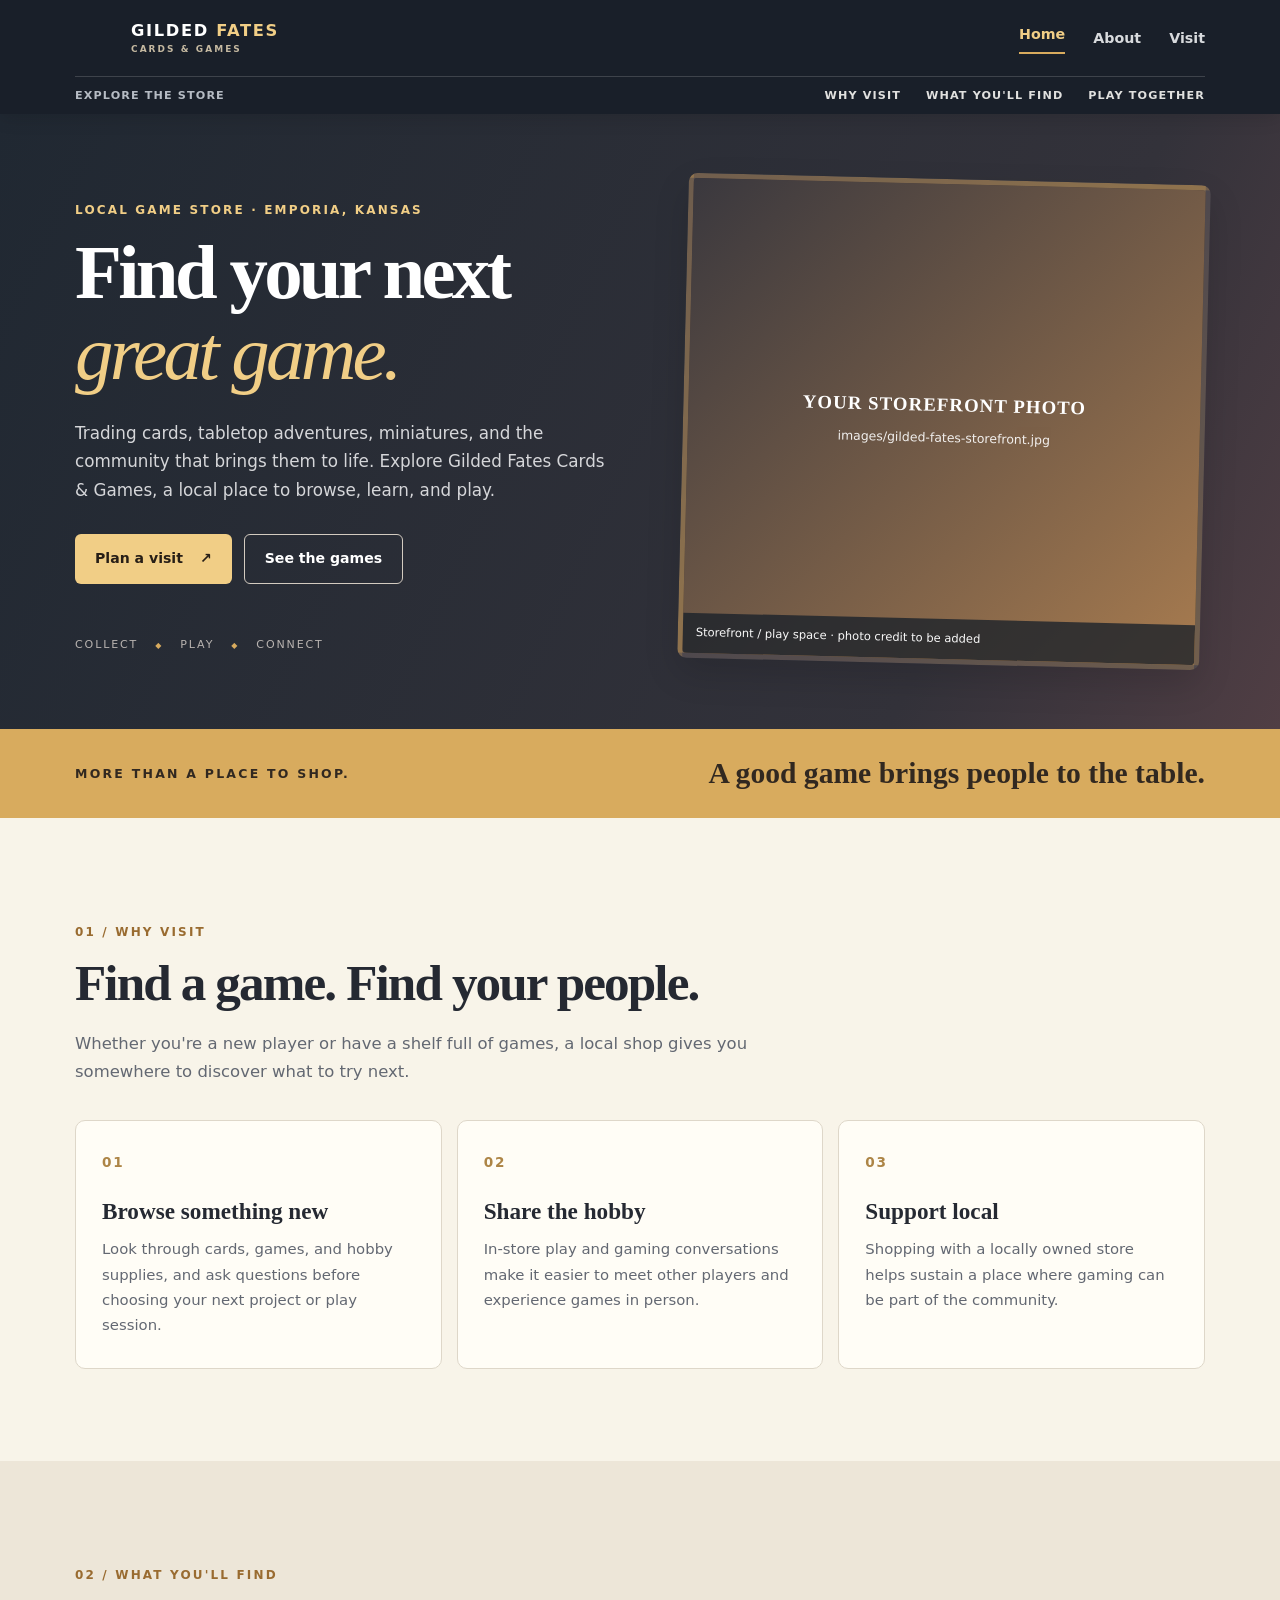
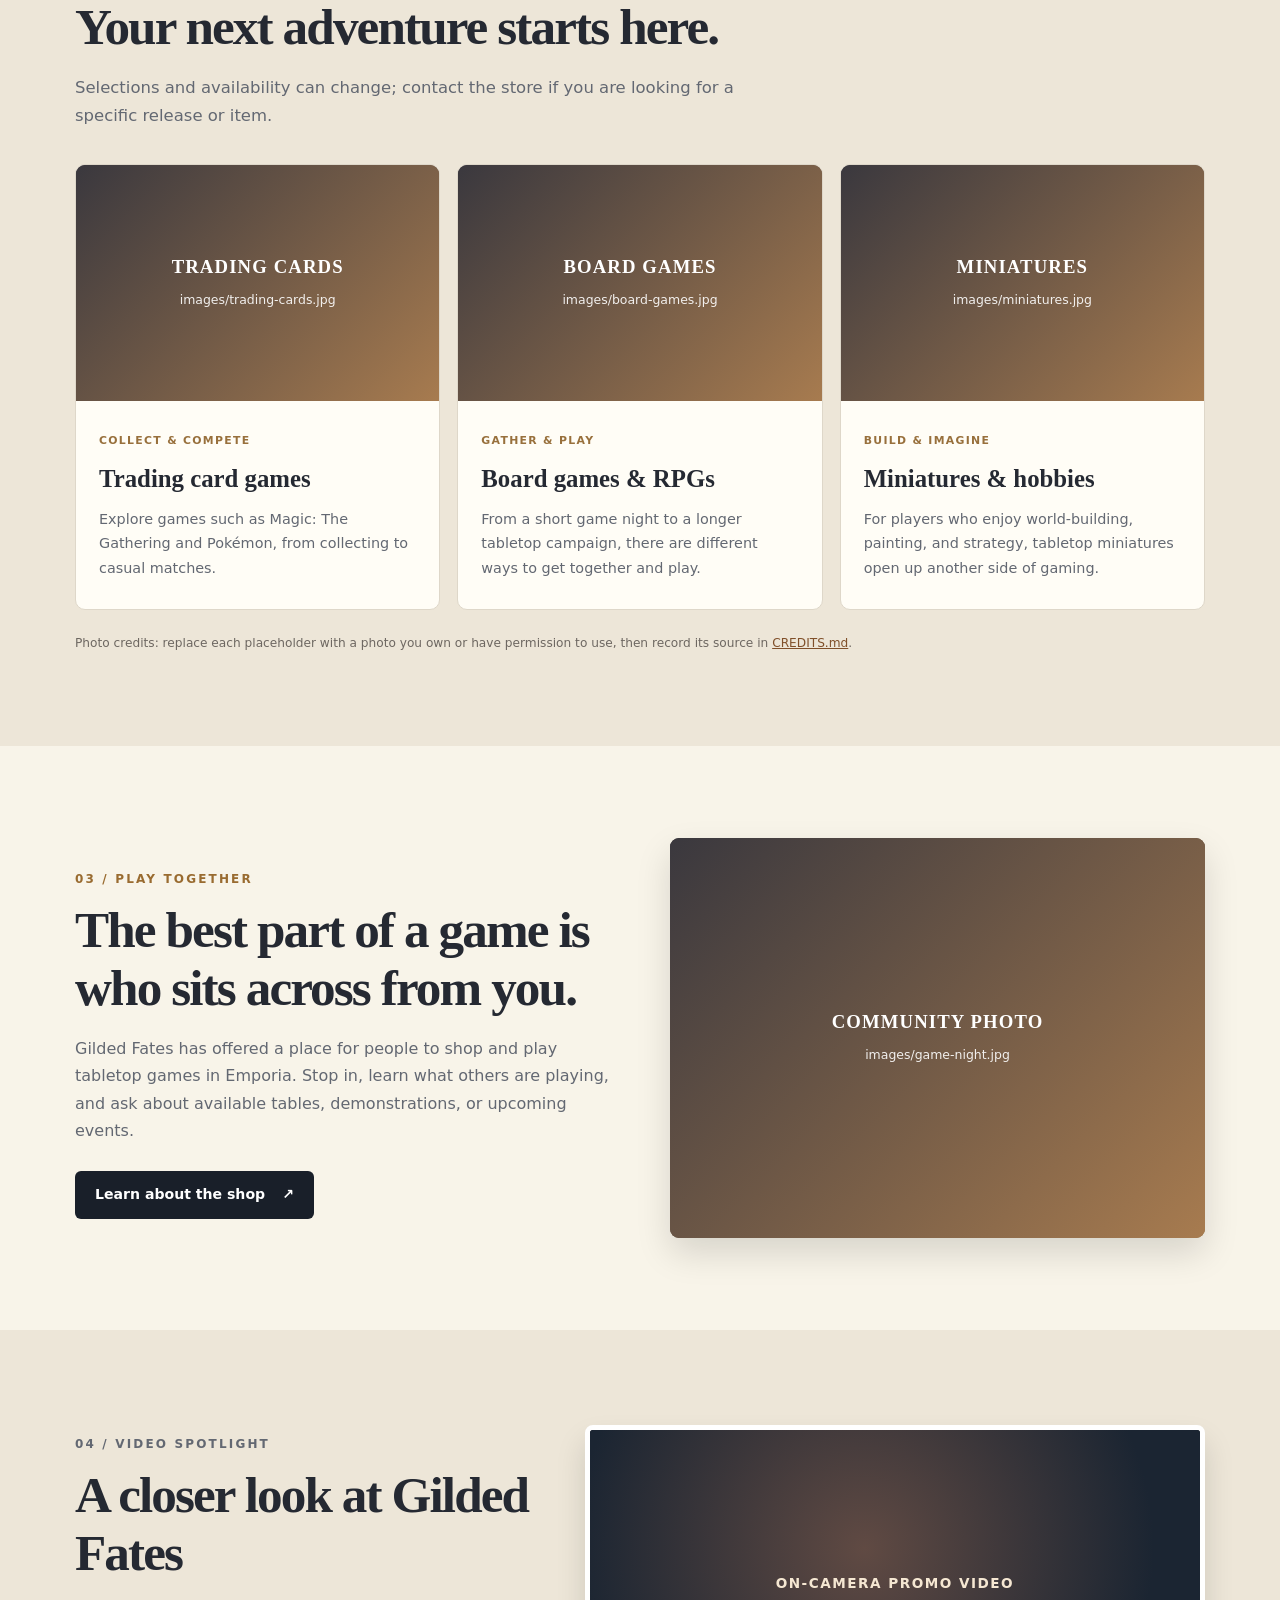
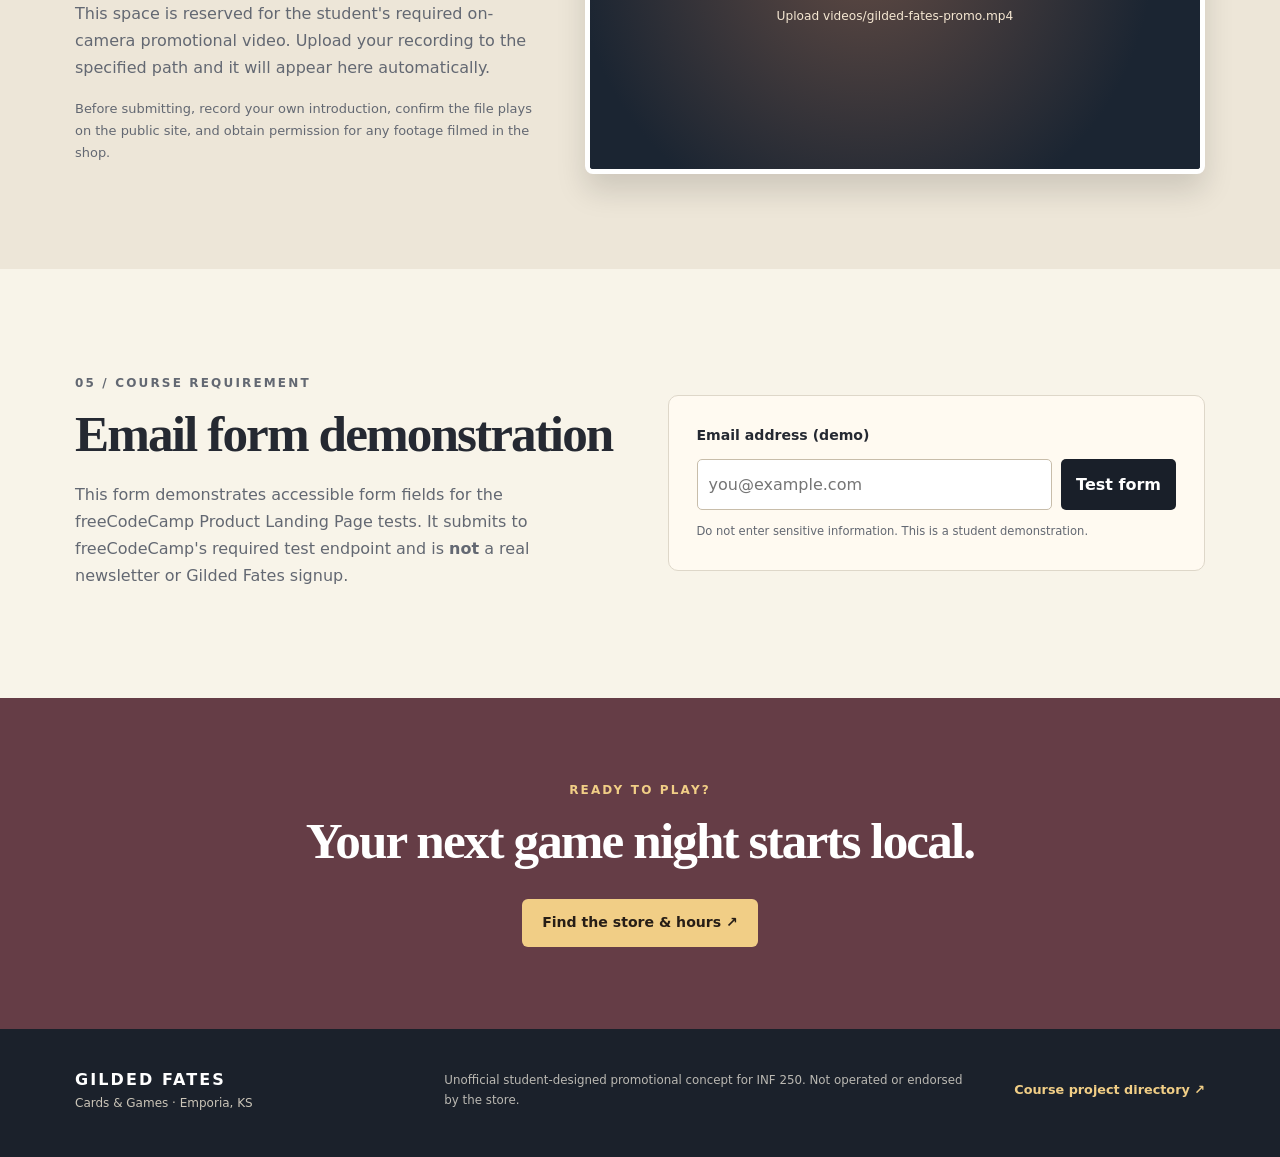
==== project5-product-landing/index.html @ ba233023 "Add standalone INF 250 projects 4 and 5 with responsive site" ====
<!doctype html>
<html lang="en">
<head>
  <meta charset="utf-8"><meta name="viewport" content="width=device-width, initial-scale=1">
  <meta name="description" content="A student-made promotional website for Gilded Fates Cards & Games, a locally owned game shop in Emporia, Kansas.">
  <title>Gilded Fates Cards &amp; Games | Home</title>
  <link rel="stylesheet" href="styles.css"><script src="media.js" defer></script>
</head>
<body>
<a class="skip" href="#content">Skip to content</a>
<header id="header"><nav id="nav-bar" aria-label="Site navigation"><div class="nav-upper wrap"><a class="wordmark" href="index.html"><img id="header-img" src="images/gilded-fates-logo.png" alt="Gilded Fates shop logo" width="44" height="44"><span>GILDED <strong>FATES</strong><small>CARDS &amp; GAMES</small></span></a><div class="page-links"><a class="current" aria-current="page" href="index.html">Home</a><a href="about.html">About</a><a href="visit.html">Visit</a></div></div><div class="nav-lower wrap"><span>Explore the store</span><div><a class="nav-link" href="#features">Why visit</a><a class="nav-link" href="#collections">What you'll find</a><a class="nav-link" href="#community">Play together</a></div></div></nav></header>
<main id="content">
  <section class="hero"><div class="wrap hero-layout"><div class="hero-copy"><p class="eyebrow">LOCAL GAME STORE · EMPORIA, KANSAS</p><h1>Find your next <em>great game.</em></h1><p>Trading cards, tabletop adventures, miniatures, and the community that brings them to life. Explore Gilded Fates Cards &amp; Games, a local place to browse, learn, and play.</p><div class="actions"><a class="btn gold" href="visit.html">Plan a visit <span aria-hidden="true">↗</span></a><a class="btn outline" href="#collections">See the games</a></div><div class="hero-footer"><span>Collect</span><span>Play</span><span>Connect</span></div></div><figure class="photo hero-photo"><img src="images/gilded-fates-storefront.jpg" alt="Storefront or play space at Gilded Fates Cards & Games" loading="lazy"><div class="placeholder" aria-hidden="true"><strong>YOUR STOREFRONT PHOTO</strong><span>images/gilded-fates-storefront.jpg</span></div><figcaption>Storefront / play space · photo credit to be added</figcaption></figure></div></section>
  <section class="intro-band"><div class="wrap band-grid"><p>More than a place to shop.</p><h2>A good game brings people to the table.</h2></div></section>
  <section id="features" class="section wrap"><div class="section-heading"><p class="eyebrow">01 / WHY VISIT</p><h2>Find a game. Find your people.</h2><p>Whether you're a new player or have a shelf full of games, a local shop gives you somewhere to discover what to try next.</p></div><div class="feature-grid"><article><span class="number">01</span><h3>Browse something new</h3><p>Look through cards, games, and hobby supplies, and ask questions before choosing your next project or play session.</p></article><article><span class="number">02</span><h3>Share the hobby</h3><p>In-store play and gaming conversations make it easier to meet other players and experience games in person.</p></article><article><span class="number">03</span><h3>Support local</h3><p>Shopping with a locally owned store helps sustain a place where gaming can be part of the community.</p></article></div></section>
  <section id="collections" class="section section-tint"><div class="wrap"><div class="section-heading"><p class="eyebrow">02 / WHAT YOU'LL FIND</p><h2>Your next adventure starts here.</h2><p>Selections and availability can change; contact the store if you are looking for a specific release or item.</p></div><div class="collection-grid"><article class="collection-card"><figure class="photo"><img src="images/trading-cards.jpg" alt="Trading card games on display" loading="lazy"><div class="placeholder" aria-hidden="true"><strong>TRADING CARDS</strong><span>images/trading-cards.jpg</span></div></figure><div><span class="category">Collect &amp; compete</span><h3>Trading card games</h3><p>Explore games such as Magic: The Gathering and Pokémon, from collecting to casual matches.</p></div></article><article class="collection-card"><figure class="photo"><img src="images/board-games.jpg" alt="Tabletop and board games ready for play" loading="lazy"><div class="placeholder" aria-hidden="true"><strong>BOARD GAMES</strong><span>images/board-games.jpg</span></div></figure><div><span class="category">Gather &amp; play</span><h3>Board games &amp; RPGs</h3><p>From a short game night to a longer tabletop campaign, there are different ways to get together and play.</p></div></article><article class="collection-card"><figure class="photo"><img src="images/miniatures.jpg" alt="Miniature models and tabletop gaming supplies" loading="lazy"><div class="placeholder" aria-hidden="true"><strong>MINIATURES</strong><span>images/miniatures.jpg</span></div></figure><div><span class="category">Build &amp; imagine</span><h3>Miniatures &amp; hobbies</h3><p>For players who enjoy world-building, painting, and strategy, tabletop miniatures open up another side of gaming.</p></div></article></div><p class="credit-note">Photo credits: replace each placeholder with a photo you own or have permission to use, then record its source in <a href="CREDITS.md">CREDITS.md</a>.</p></div></section>
  <section id="community" class="section wrap community"><div><p class="eyebrow">03 / PLAY TOGETHER</p><h2>The best part of a game is who sits across from you.</h2><p>Gilded Fates has offered a place for people to shop and play tabletop games in Emporia. Stop in, learn what others are playing, and ask about available tables, demonstrations, or upcoming events.</p><a class="btn dark" href="about.html">Learn about the shop <span aria-hidden="true">↗</span></a></div><figure class="photo community-photo"><img src="images/game-night.jpg" alt="Players gathered around a tabletop game" loading="lazy"><div class="placeholder" aria-hidden="true"><strong>COMMUNITY PHOTO</strong><span>images/game-night.jpg</span></div></figure></section>
  <section class="section section-tint"><div class="wrap media-section"><div><p class="eyebrow">04 / VIDEO SPOTLIGHT</p><h2>A closer look at Gilded Fates</h2><p>This space is reserved for the student's required on-camera promotional video. Upload your recording to the specified path and it will appear here automatically.</p><p class="media-note">Before submitting, record your own introduction, confirm the file plays on the public site, and obtain permission for any footage filmed in the shop.</p></div><div class="video-shell"><video id="video" controls preload="metadata" playsinline poster="images/gilded-fates-storefront.jpg"><source src="videos/gilded-fates-promo.mp4" type="video/mp4">Your browser does not support embedded video.</video><div class="video-placeholder"><strong>ON-CAMERA PROMO VIDEO</strong><span>Upload videos/gilded-fates-promo.mp4</span></div></div></div></section>
  <section class="section signup wrap"><div><p class="eyebrow">05 / COURSE REQUIREMENT</p><h2>Email form demonstration</h2><p>This form demonstrates accessible form fields for the freeCodeCamp Product Landing Page tests. It submits to freeCodeCamp's required test endpoint and is <strong>not</strong> a real newsletter or Gilded Fates signup.</p></div><form id="form" action="https://www.freecodecamp.com/email-submit" method="get"><label for="email">Email address (demo)</label><div class="form-row"><input id="email" name="email" type="email" placeholder="you@example.com" autocomplete="email" required><input id="submit" type="submit" value="Test form"></div><small>Do not enter sensitive information. This is a student demonstration.</small></form></section>
  <section class="visit-cta"><div class="wrap"><p class="eyebrow">READY TO PLAY?</p><h2>Your next game night starts local.</h2><a class="btn gold" href="visit.html">Find the store &amp; hours ↗</a></div></section>
</main>
<footer><div class="wrap footer-grid"><div><b>GILDED FATES</b><span>Cards &amp; Games · Emporia, KS</span></div><p>Unofficial student-designed promotional concept for INF 250. Not operated or endorsed by the store.</p><a href="../">Course project directory ↗</a></div></footer>
</body>
</html>
---- project5-product-landing/styles.css ----
:root{--night:#191f29;--night2:#26303c;--cream:#f8f4e9;--paper:#fffdf6;--gold:#d8ab5e;--gold2:#f1ce86;--wine:#653d46;--ink:#252932;--mute:#636872;--line:#ded7c9}*{box-sizing:border-box}html{scroll-behavior:smooth;scroll-padding-top:147px}body{margin:0;padding-top:114px;color:var(--ink);background:var(--cream);font:16px/1.7 system-ui,-apple-system,"Segoe UI",sans-serif}a{color:inherit}button,input{font:inherit}.wrap{width:min(1130px,calc(100% - 44px));margin-inline:auto}.skip{position:absolute;left:-9999px;z-index:1000;padding:12px;background:white}.skip:focus{left:8px;top:8px}#nav-bar{position:fixed;top:0;left:0;right:0;z-index:50;color:#fff;background:var(--night);box-shadow:0 3px 18px #0002}.nav-upper{height:76px;display:flex;align-items:center;justify-content:space-between;gap:24px}.wordmark{display:flex;gap:12px;align-items:center;text-decoration:none;font-weight:850;letter-spacing:.1em;font-size:1.02rem;line-height:1.05;white-space:nowrap}.wordmark strong{color:var(--gold2)}.wordmark small{display:block;color:#c5b9a1;letter-spacing:.23em;font-size:.56rem;margin-top:6px}.wordmark img{display:block;width:44px;height:44px;object-fit:contain;border:1px solid #ffffff30;border-radius:50%;background:linear-gradient(135deg,#b58a43,#644e32);opacity:0}.wordmark img.loaded{opacity:1}.page-links{display:flex;gap:28px;align-items:center}.page-links a{text-decoration:none;color:#d8dadd;font-size:.89rem;font-weight:700}.page-links a:hover,.page-links a.current{color:var(--gold2)}.page-links a.current{border-bottom:2px solid var(--gold);padding-bottom:5px}.nav-lower{height:38px;display:flex;justify-content:space-between;align-items:center;border-top:1px solid #ffffff29;color:#b6bcc4;font-size:.7rem;text-transform:uppercase;letter-spacing:.1em;font-weight:750}.nav-lower>div{display:flex;gap:25px}.nav-lower a{text-decoration:none;color:#e1e1df}.nav-lower a:hover{color:var(--gold2)}.eyebrow{color:#996b30;font-size:.75rem;font-weight:850;text-transform:uppercase;letter-spacing:.18em}.hero{background:linear-gradient(115deg,#202832 0%,#33323a 75%,#503e44);color:#fff}.hero-layout{display:grid;grid-template-columns:1.04fr .96fr;gap:42px;align-items:center;min-height:615px;padding-block:64px}.hero-copy h1{font:700 clamp(3.15rem,6vw,5.4rem)/1.05 Georgia,serif;letter-spacing:-.048em;margin:13px 0 24px}.hero-copy h1 em{font-weight:500;color:var(--gold2)}.hero-copy>p:not(.eyebrow){max-width:540px;color:#d5d6d9;font-size:1.05rem}.hero .eyebrow{color:var(--gold2)}.actions{display:flex;gap:12px;flex-wrap:wrap;margin-top:30px}.btn{display:inline-flex;gap:17px;align-items:center;justify-content:center;border-radius:6px;padding:12px 20px;font-weight:800;font-size:.88rem;text-decoration:none;transition:transform .18s,background .18s}.btn:hover,.btn:focus-visible{transform:translateY(-2px)}.btn.gold{color:#271e16;background:var(--gold2)}.btn.gold:hover{background:#ffe09a}.btn.outline{border:1px solid #d3cbc0;color:#fff}.btn.dark{background:var(--night);color:#fff}.hero-footer{display:flex;gap:17px;text-transform:uppercase;font-size:.69rem;letter-spacing:.17em;color:#b8b3b0;margin-top:52px}.hero-footer span+span:before{content:'◆';color:var(--gold);margin-right:17px;font-size:.5rem}.photo{position:relative;margin:0;overflow:hidden;border-radius:9px;min-height:270px;background:linear-gradient(140deg,#3b343a,#84643a);box-shadow:0 15px 35px #0002}.photo img{position:absolute;width:100%;height:100%;inset:0;object-fit:cover;display:none}.photo.loaded img{display:block}.photo .placeholder{position:absolute;inset:0;display:flex;flex-direction:column;align-items:center;justify-content:center;text-align:center;gap:11px;padding:24px;background:linear-gradient(135deg,#3a383e,#a77b4f);color:#fff}.photo .placeholder strong{font:700 1.17rem Georgia,serif;letter-spacing:.06em}.photo .placeholder span{font-size:.78rem;opacity:.9;overflow-wrap:anywhere}.photo.loaded .placeholder{display:none}.photo figcaption{position:absolute;left:0;right:0;bottom:0;background:#19212ac7;color:#f9f9f9;padding:10px 13px;font-size:.72rem}.hero-photo{height:485px;transform:rotate(1.4deg);border:5px solid #ffffff19}.intro-band{background:var(--gold);color:#312820}.band-grid{display:flex;gap:30px;align-items:center;justify-content:space-between;padding-block:28px}.band-grid p{margin:0;font-size:.78rem;text-transform:uppercase;font-weight:850;letter-spacing:.18em}.band-grid h2{font:600 clamp(1.25rem,2.5vw,1.85rem) Georgia,serif;max-width:650px;margin:0}.section{padding-block:92px;scroll-margin-top:145px}.section-tint{background:#ede6d8}.section-heading{margin-bottom:34px;max-width:710px}.section h2,.inner-hero h1,.visit-cta h2{font:700 clamp(2.2rem,4vw,3.55rem)/1.13 Georgia,serif;letter-spacing:-.037em;margin:10px 0 18px}.section-heading>p:last-child{color:var(--mute);font-size:1.03rem}.feature-grid{display:grid;grid-template-columns:repeat(3,minmax(0,1fr));gap:15px}.feature-grid article{background:var(--paper);border:1px solid var(--line);border-radius:10px;padding:30px 26px;min-height:230px}.number{display:block;color:#ad8546;letter-spacing:.13em;font-weight:800;margin-bottom:24px;font-size:.85rem}.feature-grid h3{font:700 1.45rem/1.2 Georgia,serif;margin:0 0 11px}.feature-grid p{color:var(--mute);font-size:.93rem;margin:0}.collection-grid{display:grid;grid-template-columns:repeat(3,minmax(0,1fr));gap:17px}.collection-card{background:var(--paper);border-radius:10px;overflow:hidden;border:1px solid var(--line)}.collection-card .photo{min-height:236px;border-radius:0;box-shadow:none}.collection-card>div{padding:24px 23px 29px}.category{font-size:.68rem;text-transform:uppercase;letter-spacing:.12em;color:#98703c;font-weight:850}.collection-card h3{font:700 1.55rem/1.25 Georgia,serif;margin:12px 0}.collection-card p{font-size:.9rem;color:var(--mute);margin:0}.credit-note{font-size:.76rem;margin:23px 0 0;color:#6d6761}.credit-note a{color:#80502a}.community{display:grid;grid-template-columns:1fr 1fr;gap:60px;align-items:center}.community h2{max-width:560px}.community>div>p:not(.eyebrow){color:var(--mute);max-width:540px;margin-bottom:27px}.community-photo{min-height:400px}.media-section{display:grid;grid-template-columns:.86fr 1.14fr;align-items:center;gap:42px}.media-section p{color:var(--mute)}.media-note{font-size:.81rem}.video-shell{aspect-ratio:16/9;background:var(--night);border:5px solid white;box-shadow:0 17px 30px #0002;position:relative;border-radius:8px;overflow:hidden}.video-shell video{width:100%;height:100%;display:none}.video-shell.loaded video{display:block}.video-placeholder{position:absolute;inset:0;display:flex;flex-direction:column;justify-content:center;align-items:center;gap:11px;background:radial-gradient(circle at 45% 35%,#604a43,#1b2532 72%);color:#f5e7d2;padding:15px;text-align:center}.video-placeholder strong{letter-spacing:.11em;font-size:.85rem}.video-placeholder span{font-size:.76rem;overflow-wrap:anywhere}.video-shell.loaded .video-placeholder{display:none}.signup{display:grid;grid-template-columns:1fr 1fr;gap:55px;align-items:center}.signup p{color:var(--mute)}.signup form{background:#fffaf1;border:1px solid var(--line);padding:28px;border-radius:10px}.signup label{font-weight:800;display:block;margin-bottom:11px;font-size:.88rem}.form-row{display:flex;gap:9px}.form-row input[type=email]{flex:1;min-width:0;background:white;border:1px solid #c8bdaa;border-radius:5px;padding:11px;color:var(--ink)}.form-row input[type=submit]{border:0;border-radius:5px;background:var(--night);color:white;cursor:pointer;padding:12px 15px;font-weight:800}.signup small{display:block;color:var(--mute);font-size:.72rem;margin-top:12px}.visit-cta{background:var(--wine);color:white;text-align:center;padding:70px 0 82px}.visit-cta .eyebrow{color:var(--gold2)}.visit-cta h2{margin-bottom:29px}.inner-hero{background:linear-gradient(120deg,#242a33,#62484b);color:white;padding:79px 0 89px}.inner-hero h1{max-width:800px;margin:12px 0 21px}.inner-hero p:not(.eyebrow){max-width:710px;color:#d7d5d0;font-size:1.12rem}.inner-hero .eyebrow{color:var(--gold2)}.about-layout,.visit-layout{display:grid;grid-template-columns:1.06fr .94fr;gap:65px;align-items:center}.about-layout p:not(.eyebrow),.two-col p,.hours-layout p{color:var(--mute)}.about-photo,.visit-photo{min-height:435px}.two-col{display:grid;grid-template-columns:1fr 1fr;gap:75px}.two-col p:first-child{margin-top:2px}.contact-panel{display:grid;gap:22px;margin:30px 0}.contact-label{font-size:.69rem;font-weight:800;letter-spacing:.14em;color:#98703c;display:block;margin-bottom:5px}.contact-panel address{font-style:normal;font-weight:650}.contact-panel a{font-weight:700}.hours-layout{display:grid;grid-template-columns:1fr 1fr;gap:68px}.hours-card{background:var(--paper);padding:22px 28px;border:1px solid var(--line);border-radius:10px}.hours-card>div{display:flex;justify-content:space-between;gap:20px;padding:11px 0;border-bottom:1px solid var(--line);font-size:.88rem}.hours-card>div:last-child{border-bottom:0}.hours-card strong{text-align:right}footer{background:#1b212b;color:#fff;padding:29px 0 35px}.footer-grid{display:grid;grid-template-columns:1fr 1.6fr auto;align-items:center;gap:35px}.footer-grid b{letter-spacing:.13em}.footer-grid span{display:block;color:#cbc5b8;font-size:.75rem}.footer-grid p{color:#bbb9b3;font-size:.74rem}.footer-grid a{white-space:nowrap;text-decoration:none;color:var(--gold2);font-weight:750;font-size:.8rem}@media(max-width:950px){.hero-layout{gap:24px}.feature-grid,.collection-grid{grid-template-columns:repeat(2,minmax(0,1fr))}.collection-card:last-child{grid-column:1/-1}.community,.signup,.media-section,.about-layout,.visit-layout,.two-col,.hours-layout{gap:26px}.footer-grid{grid-template-columns:1fr 1fr}.footer-grid a{grid-column:1/-1}}@media(max-width:690px){body{padding-top:132px}html{scroll-padding-top:142px}.wrap{width:min(100% - 32px,1130px)}.nav-upper{height:92px;align-items:flex-start;padding-top:13px;flex-direction:column;gap:10px}.wordmark{font-size:.87rem}.wordmark img{width:32px;height:32px}.wordmark small{font-size:.49rem;margin-top:3px}.page-links{gap:19px;font-size:.78rem}.nav-lower{height:40px}.nav-lower>span{display:none}.nav-lower>div{gap:16px;overflow-x:auto;white-space:nowrap}.nav-lower a{font-size:.69rem}.hero-layout,.community,.signup,.media-section,.about-layout,.visit-layout,.two-col,.hours-layout{grid-template-columns:1fr}.hero-layout{padding-block:50px}.hero-copy h1{font-size:3.3rem}.hero-photo{height:340px;transform:none}.band-grid{display:block}.band-grid h2{margin-top:12px}.section{padding-block:65px}.feature-grid,.collection-grid{grid-template-columns:1fr}.collection-card:last-child{grid-column:auto}.community-photo{min-height:300px}.about-photo,.visit-photo{min-height:300px}.inner-hero{padding:55px 0}.footer-grid{grid-template-columns:1fr}.footer-grid a{grid-column:auto}.form-row{flex-wrap:wrap}.form-row input[type=submit]{width:100%}.hero-footer{margin-top:30px}}@media(prefers-reduced-motion:reduce){html{scroll-behavior:auto}*,*::before,*::after{transition:none!important}}
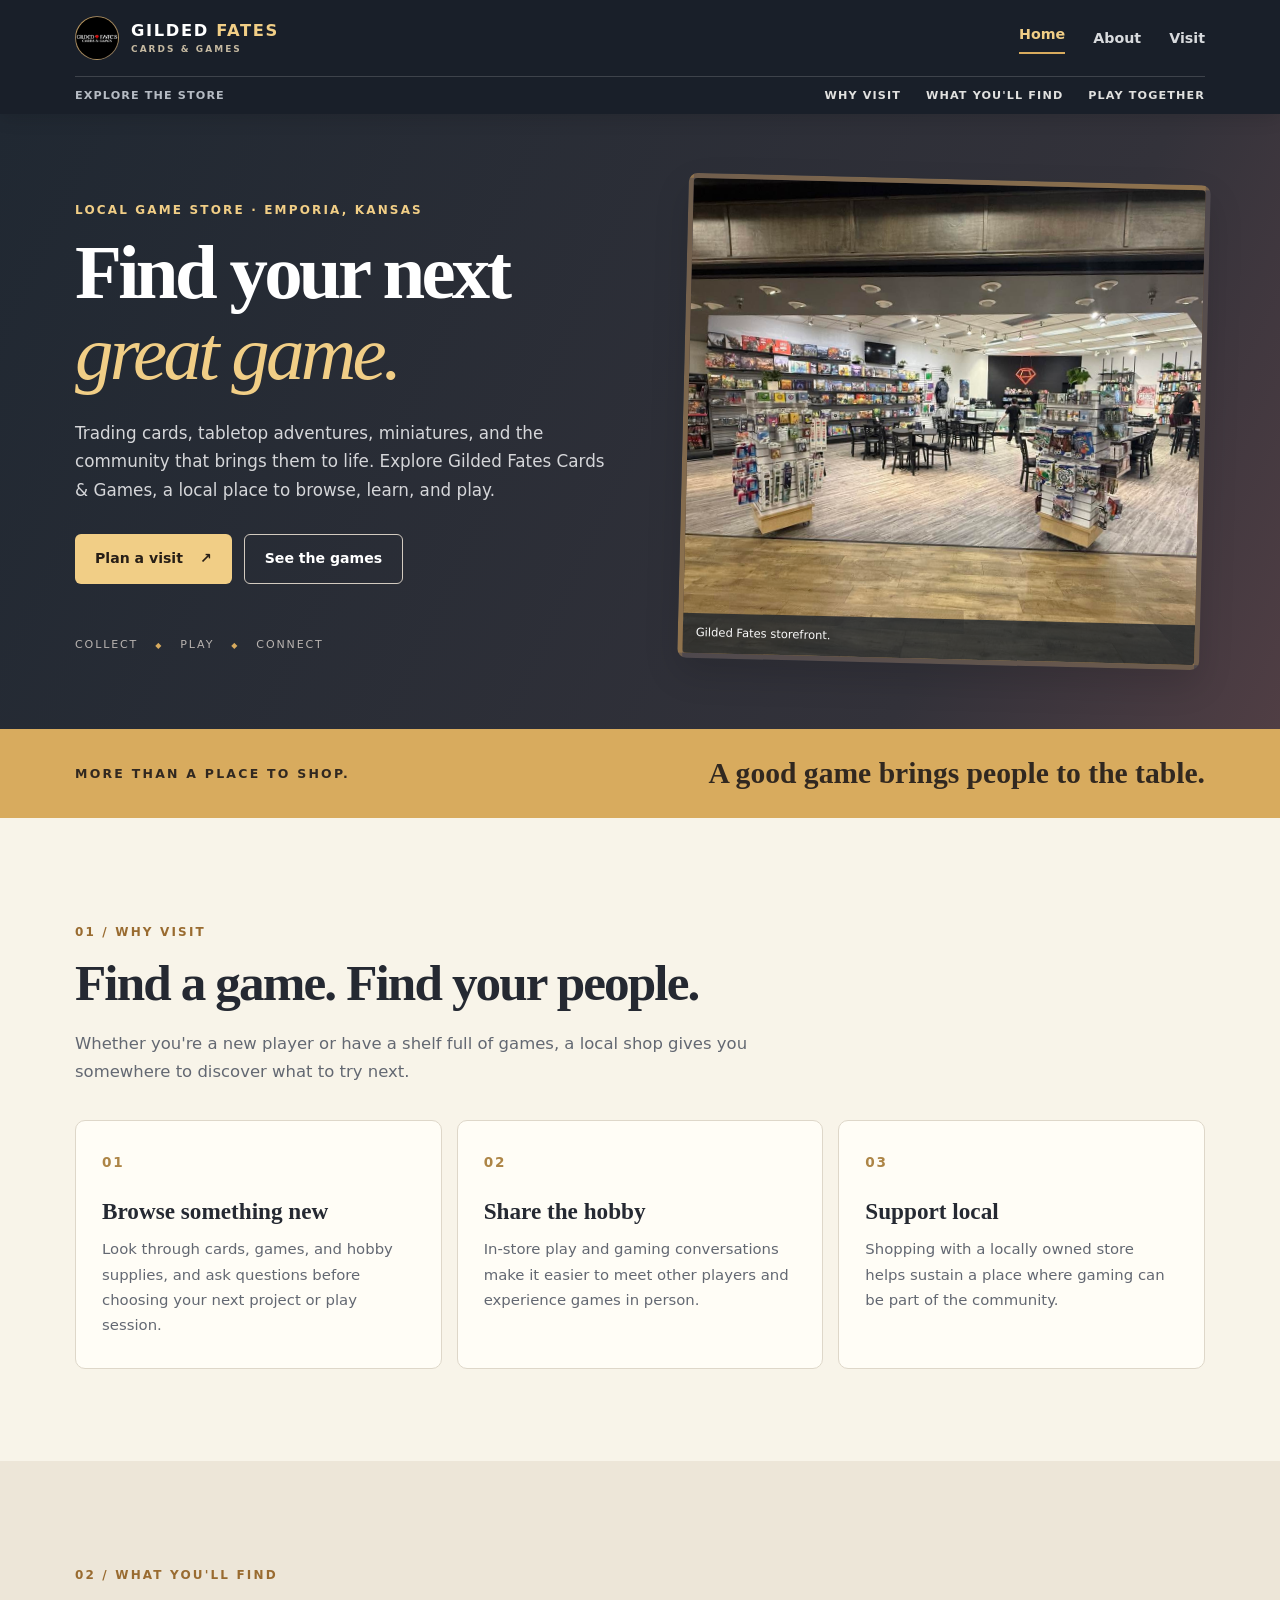
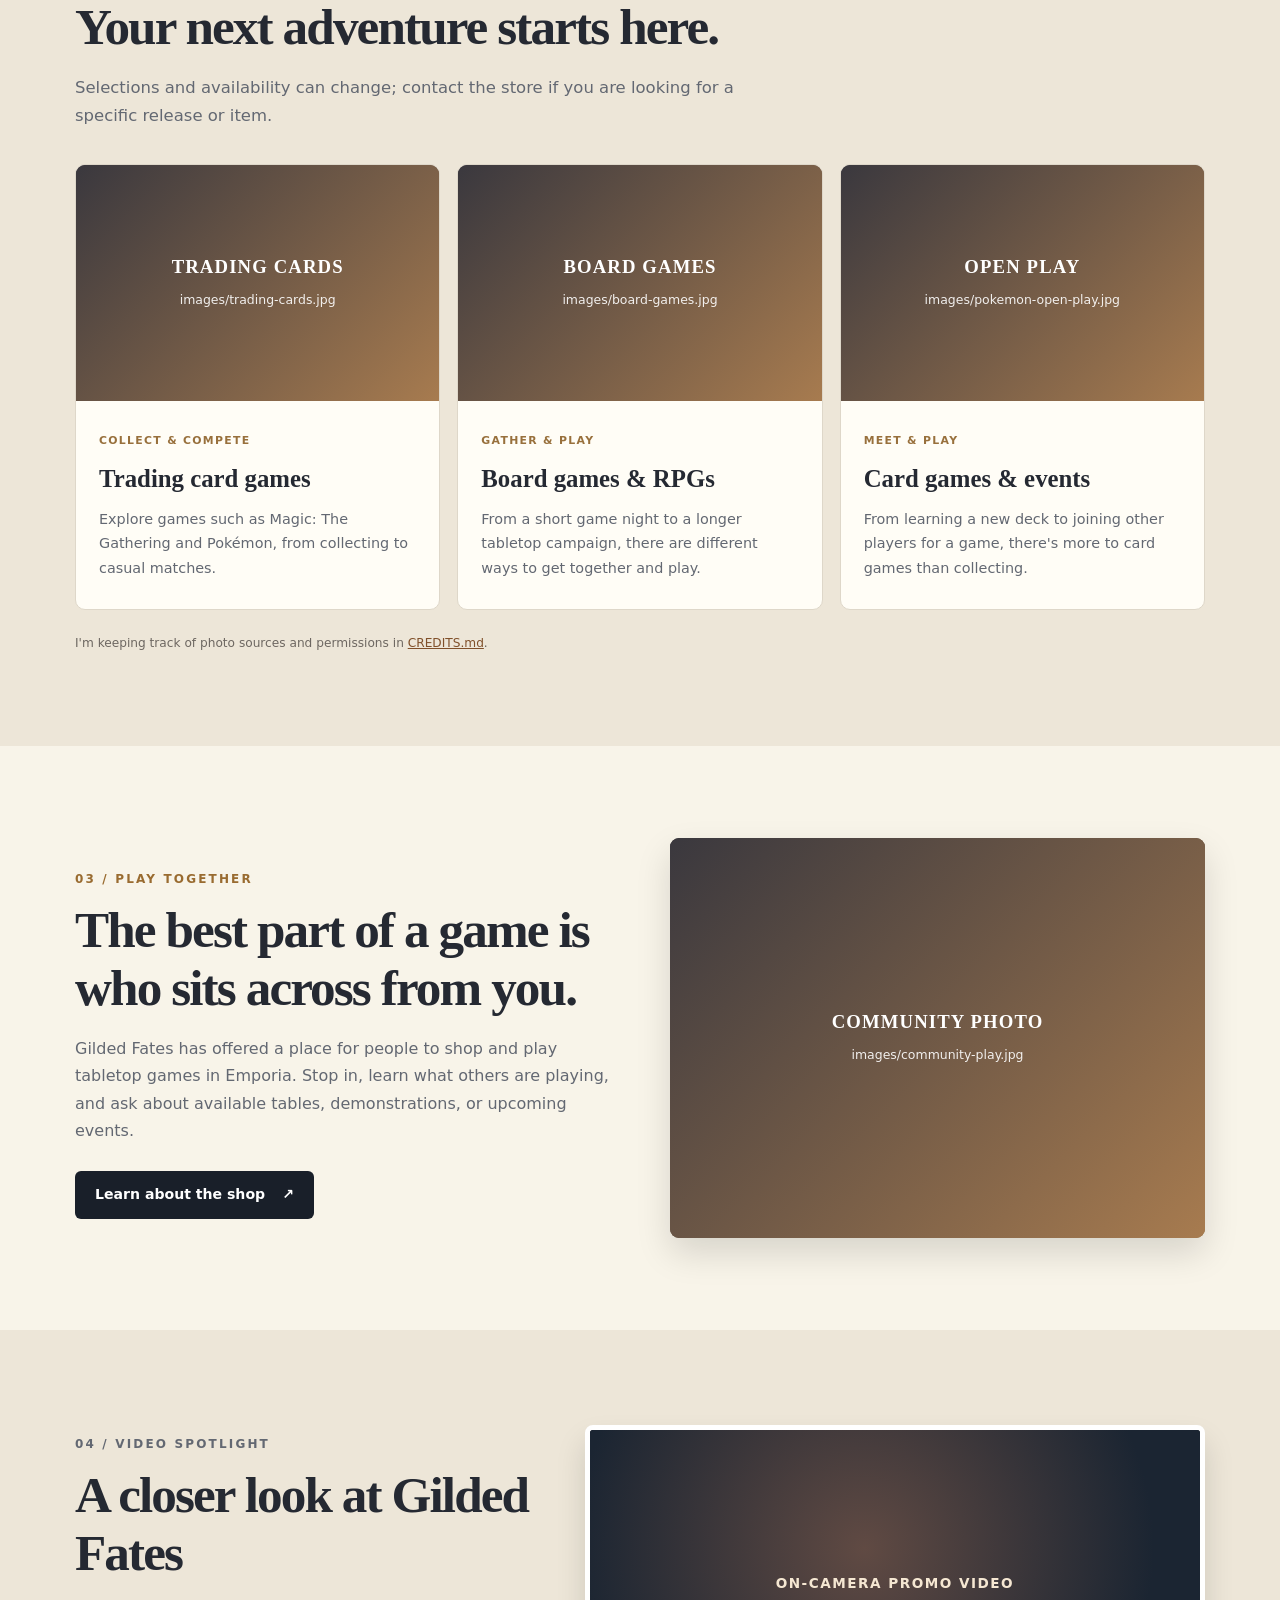
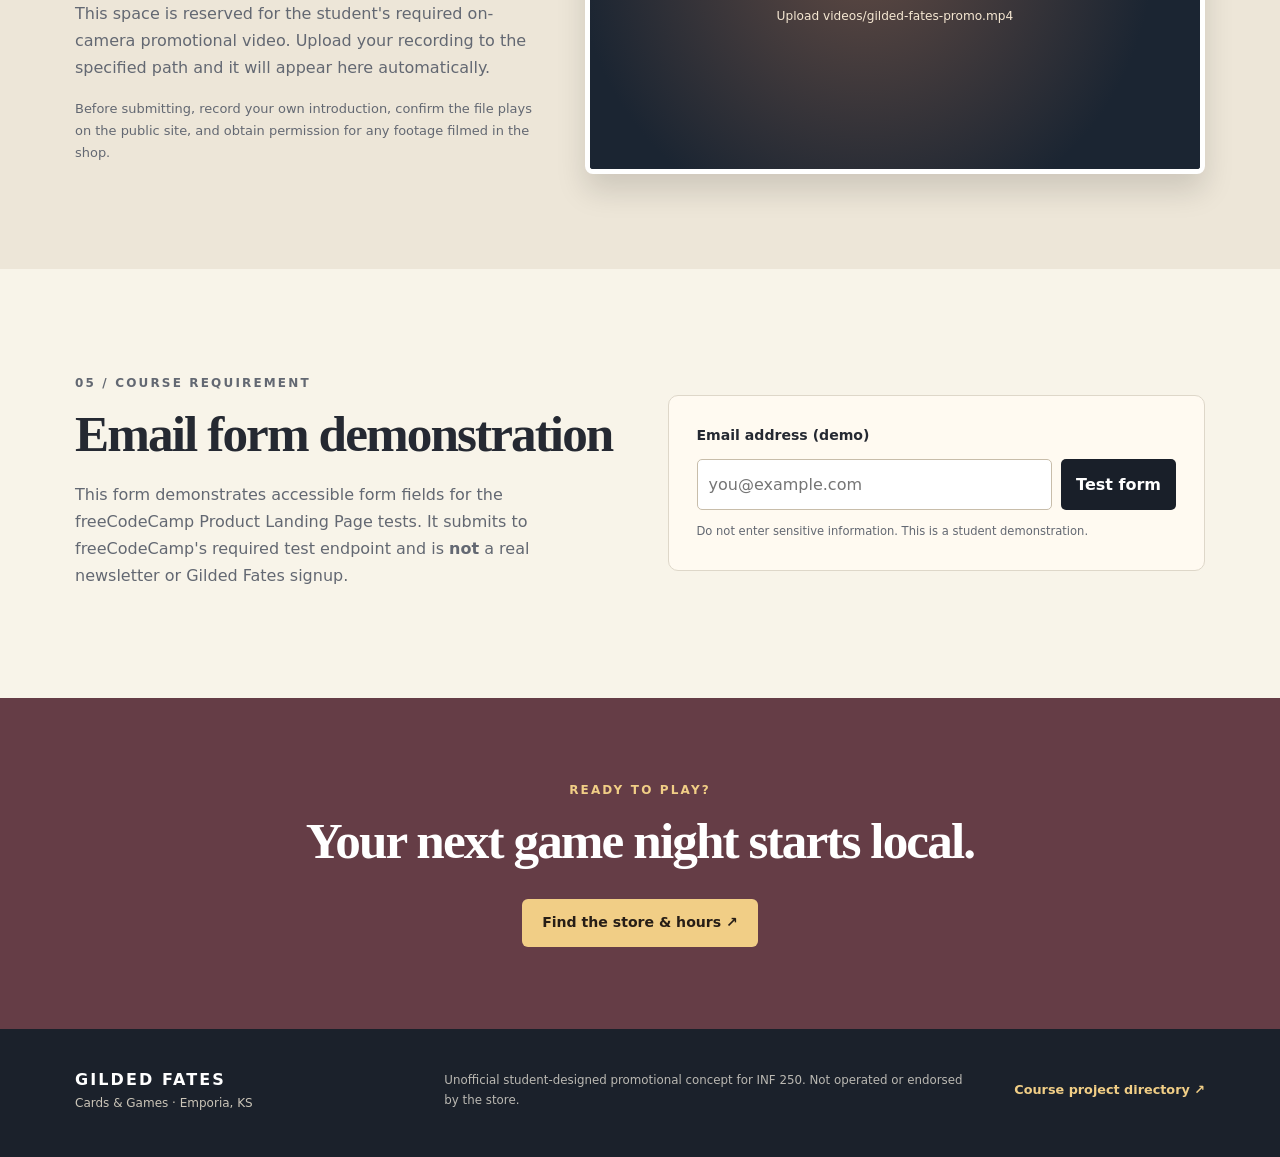
==== commit 29075c3d: "Make project notes more personal and fix uploaded photo paths" ====
--- a/project5-product-landing/index.html
+++ b/project5-product-landing/index.html
@@ -8,14 +8,14 @@
 </head>
 <body>
 <a class="skip" href="#content">Skip to content</a>
-<header id="header"><nav id="nav-bar" aria-label="Site navigation"><div class="nav-upper wrap"><a class="wordmark" href="index.html"><img id="header-img" src="images/gilded-fates-logo.png" alt="Gilded Fates shop logo" width="44" height="44"><span>GILDED <strong>FATES</strong><small>CARDS &amp; GAMES</small></span></a><div class="page-links"><a class="current" aria-current="page" href="index.html">Home</a><a href="about.html">About</a><a href="visit.html">Visit</a></div></div><div class="nav-lower wrap"><span>Explore the store</span><div><a class="nav-link" href="#features">Why visit</a><a class="nav-link" href="#collections">What you'll find</a><a class="nav-link" href="#community">Play together</a></div></div></nav></header>
+<header id="header"><nav id="nav-bar" aria-label="Site navigation"><div class="nav-upper wrap"><a class="wordmark" href="index.html"><img id="header-img" src="images/gilded-fates-logo.jpg" alt="Gilded Fates shop logo" width="44" height="44"><span>GILDED <strong>FATES</strong><small>CARDS &amp; GAMES</small></span></a><div class="page-links"><a class="current" aria-current="page" href="index.html">Home</a><a href="about.html">About</a><a href="visit.html">Visit</a></div></div><div class="nav-lower wrap"><span>Explore the store</span><div><a class="nav-link" href="#features">Why visit</a><a class="nav-link" href="#collections">What you'll find</a><a class="nav-link" href="#community">Play together</a></div></div></nav></header>
 <main id="content">
-  <section class="hero"><div class="wrap hero-layout"><div class="hero-copy"><p class="eyebrow">LOCAL GAME STORE · EMPORIA, KANSAS</p><h1>Find your next <em>great game.</em></h1><p>Trading cards, tabletop adventures, miniatures, and the community that brings them to life. Explore Gilded Fates Cards &amp; Games, a local place to browse, learn, and play.</p><div class="actions"><a class="btn gold" href="visit.html">Plan a visit <span aria-hidden="true">↗</span></a><a class="btn outline" href="#collections">See the games</a></div><div class="hero-footer"><span>Collect</span><span>Play</span><span>Connect</span></div></div><figure class="photo hero-photo"><img src="images/gilded-fates-storefront.jpg" alt="Storefront or play space at Gilded Fates Cards & Games" loading="lazy"><div class="placeholder" aria-hidden="true"><strong>YOUR STOREFRONT PHOTO</strong><span>images/gilded-fates-storefront.jpg</span></div><figcaption>Storefront / play space · photo credit to be added</figcaption></figure></div></section>
+  <section class="hero"><div class="wrap hero-layout"><div class="hero-copy"><p class="eyebrow">LOCAL GAME STORE · EMPORIA, KANSAS</p><h1>Find your next <em>great game.</em></h1><p>Trading cards, tabletop adventures, miniatures, and the community that brings them to life. Explore Gilded Fates Cards &amp; Games, a local place to browse, learn, and play.</p><div class="actions"><a class="btn gold" href="visit.html">Plan a visit <span aria-hidden="true">↗</span></a><a class="btn outline" href="#collections">See the games</a></div><div class="hero-footer"><span>Collect</span><span>Play</span><span>Connect</span></div></div><figure class="photo hero-photo"><img src="images/store-front.jpg" alt="Storefront or play space at Gilded Fates Cards & Games" loading="lazy"><div class="placeholder" aria-hidden="true"><strong>YOUR STOREFRONT PHOTO</strong><span>images/store-front.jpg</span></div><figcaption>Gilded Fates storefront.</figcaption></figure></div></section>
   <section class="intro-band"><div class="wrap band-grid"><p>More than a place to shop.</p><h2>A good game brings people to the table.</h2></div></section>
   <section id="features" class="section wrap"><div class="section-heading"><p class="eyebrow">01 / WHY VISIT</p><h2>Find a game. Find your people.</h2><p>Whether you're a new player or have a shelf full of games, a local shop gives you somewhere to discover what to try next.</p></div><div class="feature-grid"><article><span class="number">01</span><h3>Browse something new</h3><p>Look through cards, games, and hobby supplies, and ask questions before choosing your next project or play session.</p></article><article><span class="number">02</span><h3>Share the hobby</h3><p>In-store play and gaming conversations make it easier to meet other players and experience games in person.</p></article><article><span class="number">03</span><h3>Support local</h3><p>Shopping with a locally owned store helps sustain a place where gaming can be part of the community.</p></article></div></section>
-  <section id="collections" class="section section-tint"><div class="wrap"><div class="section-heading"><p class="eyebrow">02 / WHAT YOU'LL FIND</p><h2>Your next adventure starts here.</h2><p>Selections and availability can change; contact the store if you are looking for a specific release or item.</p></div><div class="collection-grid"><article class="collection-card"><figure class="photo"><img src="images/trading-cards.jpg" alt="Trading card games on display" loading="lazy"><div class="placeholder" aria-hidden="true"><strong>TRADING CARDS</strong><span>images/trading-cards.jpg</span></div></figure><div><span class="category">Collect &amp; compete</span><h3>Trading card games</h3><p>Explore games such as Magic: The Gathering and Pokémon, from collecting to casual matches.</p></div></article><article class="collection-card"><figure class="photo"><img src="images/board-games.jpg" alt="Tabletop and board games ready for play" loading="lazy"><div class="placeholder" aria-hidden="true"><strong>BOARD GAMES</strong><span>images/board-games.jpg</span></div></figure><div><span class="category">Gather &amp; play</span><h3>Board games &amp; RPGs</h3><p>From a short game night to a longer tabletop campaign, there are different ways to get together and play.</p></div></article><article class="collection-card"><figure class="photo"><img src="images/miniatures.jpg" alt="Miniature models and tabletop gaming supplies" loading="lazy"><div class="placeholder" aria-hidden="true"><strong>MINIATURES</strong><span>images/miniatures.jpg</span></div></figure><div><span class="category">Build &amp; imagine</span><h3>Miniatures &amp; hobbies</h3><p>For players who enjoy world-building, painting, and strategy, tabletop miniatures open up another side of gaming.</p></div></article></div><p class="credit-note">Photo credits: replace each placeholder with a photo you own or have permission to use, then record its source in <a href="CREDITS.md">CREDITS.md</a>.</p></div></section>
-  <section id="community" class="section wrap community"><div><p class="eyebrow">03 / PLAY TOGETHER</p><h2>The best part of a game is who sits across from you.</h2><p>Gilded Fates has offered a place for people to shop and play tabletop games in Emporia. Stop in, learn what others are playing, and ask about available tables, demonstrations, or upcoming events.</p><a class="btn dark" href="about.html">Learn about the shop <span aria-hidden="true">↗</span></a></div><figure class="photo community-photo"><img src="images/game-night.jpg" alt="Players gathered around a tabletop game" loading="lazy"><div class="placeholder" aria-hidden="true"><strong>COMMUNITY PHOTO</strong><span>images/game-night.jpg</span></div></figure></section>
-  <section class="section section-tint"><div class="wrap media-section"><div><p class="eyebrow">04 / VIDEO SPOTLIGHT</p><h2>A closer look at Gilded Fates</h2><p>This space is reserved for the student's required on-camera promotional video. Upload your recording to the specified path and it will appear here automatically.</p><p class="media-note">Before submitting, record your own introduction, confirm the file plays on the public site, and obtain permission for any footage filmed in the shop.</p></div><div class="video-shell"><video id="video" controls preload="metadata" playsinline poster="images/gilded-fates-storefront.jpg"><source src="videos/gilded-fates-promo.mp4" type="video/mp4">Your browser does not support embedded video.</video><div class="video-placeholder"><strong>ON-CAMERA PROMO VIDEO</strong><span>Upload videos/gilded-fates-promo.mp4</span></div></div></div></section>
+  <section id="collections" class="section section-tint"><div class="wrap"><div class="section-heading"><p class="eyebrow">02 / WHAT YOU'LL FIND</p><h2>Your next adventure starts here.</h2><p>Selections and availability can change; contact the store if you are looking for a specific release or item.</p></div><div class="collection-grid"><article class="collection-card"><figure class="photo"><img src="images/trading-cards.jpg" alt="Trading card games on display" loading="lazy"><div class="placeholder" aria-hidden="true"><strong>TRADING CARDS</strong><span>images/trading-cards.jpg</span></div></figure><div><span class="category">Collect &amp; compete</span><h3>Trading card games</h3><p>Explore games such as Magic: The Gathering and Pokémon, from collecting to casual matches.</p></div></article><article class="collection-card"><figure class="photo"><img src="images/board-games.jpg" alt="Tabletop and board games ready for play" loading="lazy"><div class="placeholder" aria-hidden="true"><strong>BOARD GAMES</strong><span>images/board-games.jpg</span></div></figure><div><span class="category">Gather &amp; play</span><h3>Board games &amp; RPGs</h3><p>From a short game night to a longer tabletop campaign, there are different ways to get together and play.</p></div></article><article class="collection-card"><figure class="photo"><img src="images/pokemon-open-play.jpg" alt="People playing a Pokémon trading card game" loading="lazy"><div class="placeholder" aria-hidden="true"><strong>OPEN PLAY</strong><span>images/pokemon-open-play.jpg</span></div></figure><div><span class="category">Meet &amp; play</span><h3>Card games &amp; events</h3><p>From learning a new deck to joining other players for a game, there's more to card games than collecting.</p></div></article></div><p class="credit-note">I'm keeping track of photo sources and permissions in <a href="CREDITS.md">CREDITS.md</a>.</p></div></section>
+  <section id="community" class="section wrap community"><div><p class="eyebrow">03 / PLAY TOGETHER</p><h2>The best part of a game is who sits across from you.</h2><p>Gilded Fates has offered a place for people to shop and play tabletop games in Emporia. Stop in, learn what others are playing, and ask about available tables, demonstrations, or upcoming events.</p><a class="btn dark" href="about.html">Learn about the shop <span aria-hidden="true">↗</span></a></div><figure class="photo community-photo"><img src="images/community-play.jpg" alt="Players gathered around a tabletop game" loading="lazy"><div class="placeholder" aria-hidden="true"><strong>COMMUNITY PHOTO</strong><span>images/community-play.jpg</span></div></figure></section>
+  <section class="section section-tint"><div class="wrap media-section"><div><p class="eyebrow">04 / VIDEO SPOTLIGHT</p><h2>A closer look at Gilded Fates</h2><p>This space is reserved for the student's required on-camera promotional video. Upload your recording to the specified path and it will appear here automatically.</p><p class="media-note">Before submitting, record your own introduction, confirm the file plays on the public site, and obtain permission for any footage filmed in the shop.</p></div><div class="video-shell"><video id="video" controls preload="metadata" playsinline poster="images/store-front.jpg"><source src="videos/gilded-fates-promo.mp4" type="video/mp4">Your browser does not support embedded video.</video><div class="video-placeholder"><strong>ON-CAMERA PROMO VIDEO</strong><span>Upload videos/gilded-fates-promo.mp4</span></div></div></div></section>
   <section class="section signup wrap"><div><p class="eyebrow">05 / COURSE REQUIREMENT</p><h2>Email form demonstration</h2><p>This form demonstrates accessible form fields for the freeCodeCamp Product Landing Page tests. It submits to freeCodeCamp's required test endpoint and is <strong>not</strong> a real newsletter or Gilded Fates signup.</p></div><form id="form" action="https://www.freecodecamp.com/email-submit" method="get"><label for="email">Email address (demo)</label><div class="form-row"><input id="email" name="email" type="email" placeholder="you@example.com" autocomplete="email" required><input id="submit" type="submit" value="Test form"></div><small>Do not enter sensitive information. This is a student demonstration.</small></form></section>
   <section class="visit-cta"><div class="wrap"><p class="eyebrow">READY TO PLAY?</p><h2>Your next game night starts local.</h2><a class="btn gold" href="visit.html">Find the store &amp; hours ↗</a></div></section>
 </main>
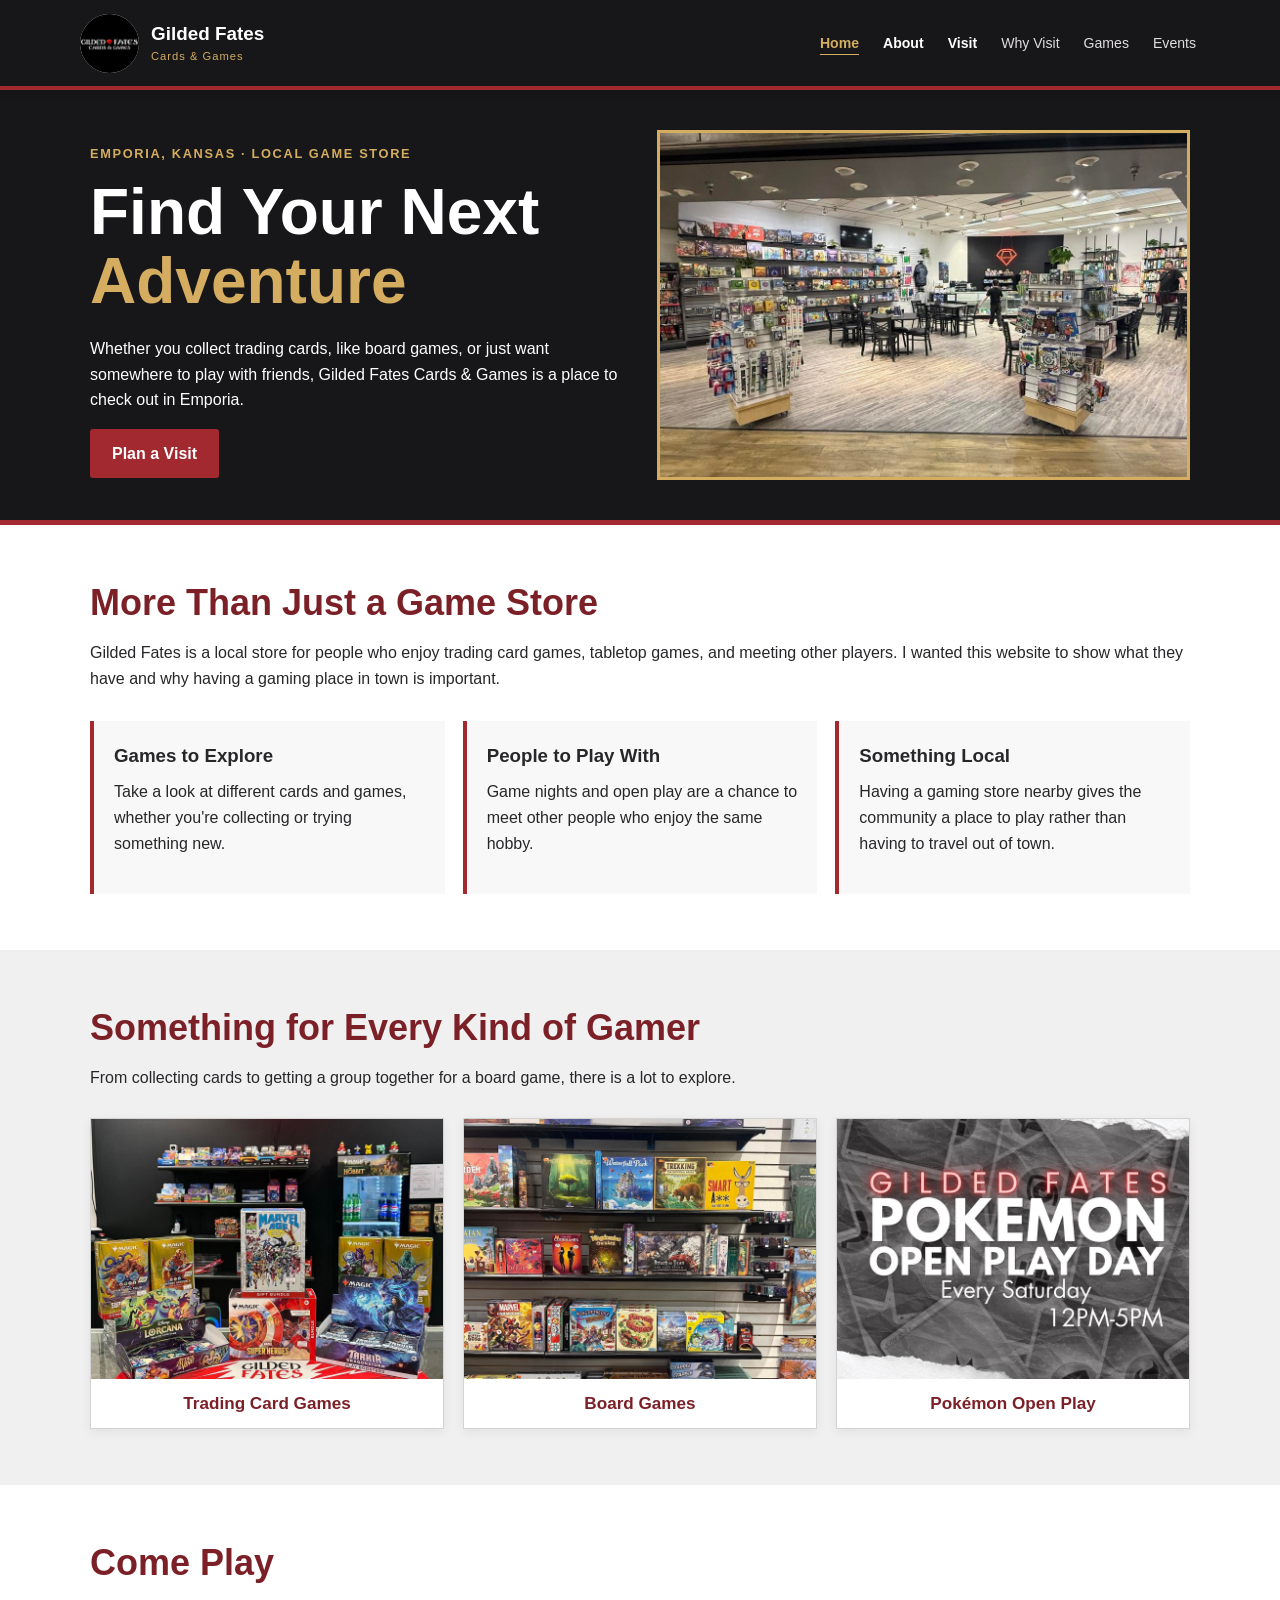
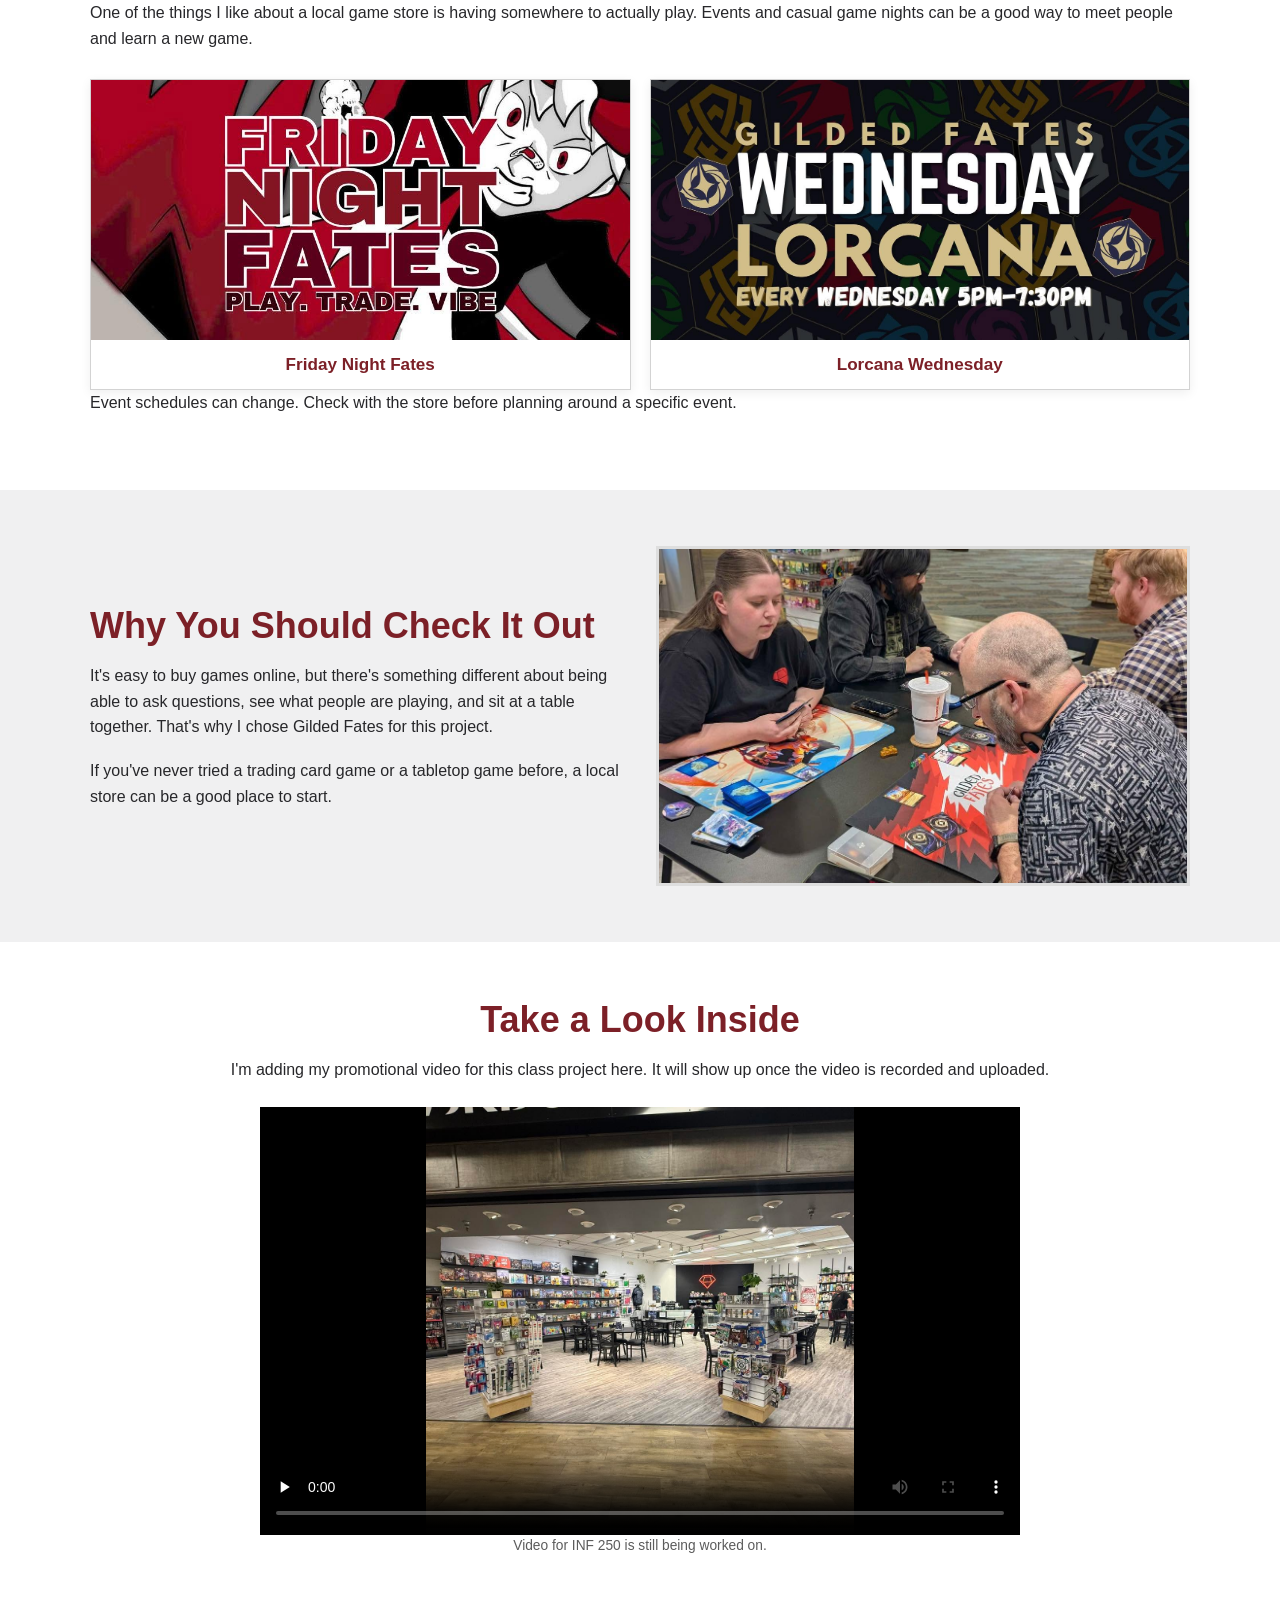
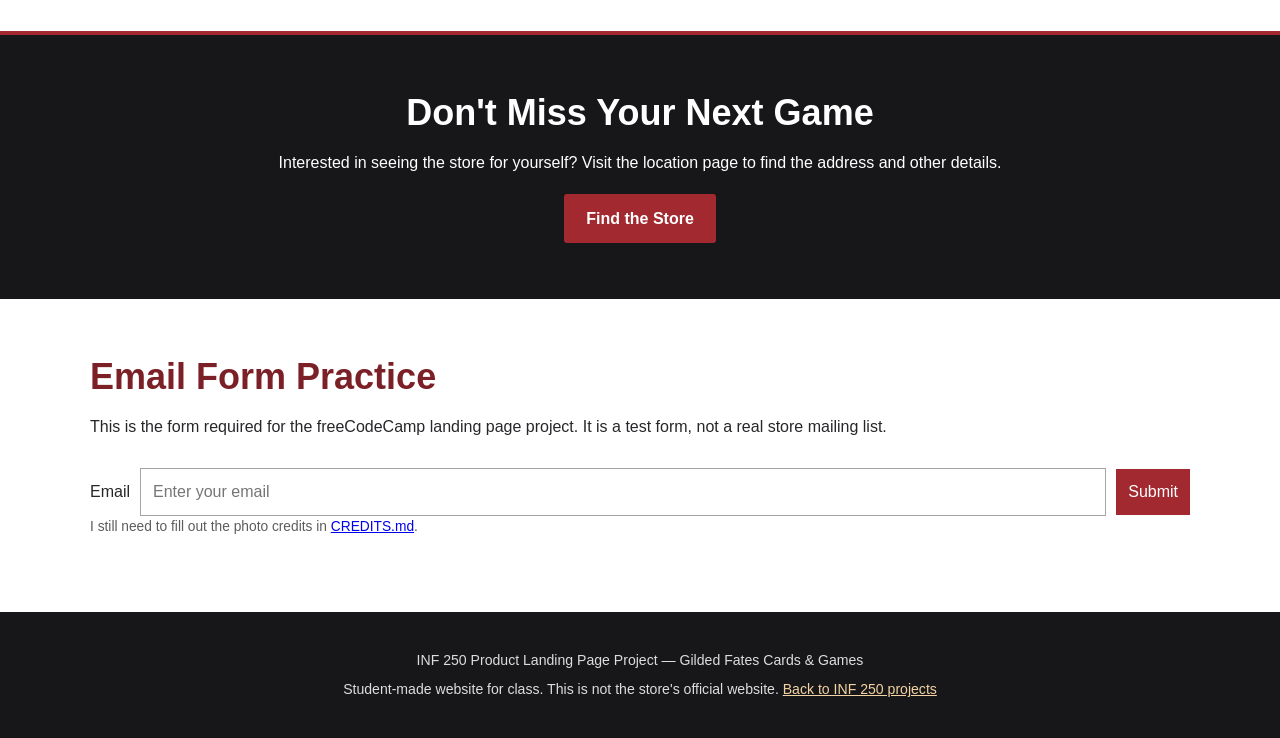
==== commit aa8bbd8e: "Bring Gilded Fates pages closer to original design and display photos without JS" ====
--- a/project5-product-landing/index.html
+++ b/project5-product-landing/index.html
@@ -1,24 +1,104 @@
-<!doctype html>
+<!DOCTYPE html>
 <html lang="en">
 <head>
-  <meta charset="utf-8"><meta name="viewport" content="width=device-width, initial-scale=1">
-  <meta name="description" content="A student-made promotional website for Gilded Fates Cards & Games, a locally owned game shop in Emporia, Kansas.">
-  <title>Gilded Fates Cards &amp; Games | Home</title>
-  <link rel="stylesheet" href="styles.css"><script src="media.js" defer></script>
+  <meta charset="UTF-8">
+  <meta name="viewport" content="width=device-width, initial-scale=1.0">
+  <meta name="description" content="A student project about Gilded Fates Cards & Games in Emporia, Kansas.">
+  <title>Gilded Fates Cards & Games | Home</title>
+  <link rel="stylesheet" href="styles.css">
 </head>
 <body>
-<a class="skip" href="#content">Skip to content</a>
-<header id="header"><nav id="nav-bar" aria-label="Site navigation"><div class="nav-upper wrap"><a class="wordmark" href="index.html"><img id="header-img" src="images/gilded-fates-logo.jpg" alt="Gilded Fates shop logo" width="44" height="44"><span>GILDED <strong>FATES</strong><small>CARDS &amp; GAMES</small></span></a><div class="page-links"><a class="current" aria-current="page" href="index.html">Home</a><a href="about.html">About</a><a href="visit.html">Visit</a></div></div><div class="nav-lower wrap"><span>Explore the store</span><div><a class="nav-link" href="#features">Why visit</a><a class="nav-link" href="#collections">What you'll find</a><a class="nav-link" href="#community">Play together</a></div></div></nav></header>
-<main id="content">
-  <section class="hero"><div class="wrap hero-layout"><div class="hero-copy"><p class="eyebrow">LOCAL GAME STORE · EMPORIA, KANSAS</p><h1>Find your next <em>great game.</em></h1><p>Trading cards, tabletop adventures, miniatures, and the community that brings them to life. Explore Gilded Fates Cards &amp; Games, a local place to browse, learn, and play.</p><div class="actions"><a class="btn gold" href="visit.html">Plan a visit <span aria-hidden="true">↗</span></a><a class="btn outline" href="#collections">See the games</a></div><div class="hero-footer"><span>Collect</span><span>Play</span><span>Connect</span></div></div><figure class="photo hero-photo"><img src="images/store-front.jpg" alt="Storefront or play space at Gilded Fates Cards & Games" loading="lazy"><div class="placeholder" aria-hidden="true"><strong>YOUR STOREFRONT PHOTO</strong><span>images/store-front.jpg</span></div><figcaption>Gilded Fates storefront.</figcaption></figure></div></section>
-  <section class="intro-band"><div class="wrap band-grid"><p>More than a place to shop.</p><h2>A good game brings people to the table.</h2></div></section>
-  <section id="features" class="section wrap"><div class="section-heading"><p class="eyebrow">01 / WHY VISIT</p><h2>Find a game. Find your people.</h2><p>Whether you're a new player or have a shelf full of games, a local shop gives you somewhere to discover what to try next.</p></div><div class="feature-grid"><article><span class="number">01</span><h3>Browse something new</h3><p>Look through cards, games, and hobby supplies, and ask questions before choosing your next project or play session.</p></article><article><span class="number">02</span><h3>Share the hobby</h3><p>In-store play and gaming conversations make it easier to meet other players and experience games in person.</p></article><article><span class="number">03</span><h3>Support local</h3><p>Shopping with a locally owned store helps sustain a place where gaming can be part of the community.</p></article></div></section>
-  <section id="collections" class="section section-tint"><div class="wrap"><div class="section-heading"><p class="eyebrow">02 / WHAT YOU'LL FIND</p><h2>Your next adventure starts here.</h2><p>Selections and availability can change; contact the store if you are looking for a specific release or item.</p></div><div class="collection-grid"><article class="collection-card"><figure class="photo"><img src="images/trading-cards.jpg" alt="Trading card games on display" loading="lazy"><div class="placeholder" aria-hidden="true"><strong>TRADING CARDS</strong><span>images/trading-cards.jpg</span></div></figure><div><span class="category">Collect &amp; compete</span><h3>Trading card games</h3><p>Explore games such as Magic: The Gathering and Pokémon, from collecting to casual matches.</p></div></article><article class="collection-card"><figure class="photo"><img src="images/board-games.jpg" alt="Tabletop and board games ready for play" loading="lazy"><div class="placeholder" aria-hidden="true"><strong>BOARD GAMES</strong><span>images/board-games.jpg</span></div></figure><div><span class="category">Gather &amp; play</span><h3>Board games &amp; RPGs</h3><p>From a short game night to a longer tabletop campaign, there are different ways to get together and play.</p></div></article><article class="collection-card"><figure class="photo"><img src="images/pokemon-open-play.jpg" alt="People playing a Pokémon trading card game" loading="lazy"><div class="placeholder" aria-hidden="true"><strong>OPEN PLAY</strong><span>images/pokemon-open-play.jpg</span></div></figure><div><span class="category">Meet &amp; play</span><h3>Card games &amp; events</h3><p>From learning a new deck to joining other players for a game, there's more to card games than collecting.</p></div></article></div><p class="credit-note">I'm keeping track of photo sources and permissions in <a href="CREDITS.md">CREDITS.md</a>.</p></div></section>
-  <section id="community" class="section wrap community"><div><p class="eyebrow">03 / PLAY TOGETHER</p><h2>The best part of a game is who sits across from you.</h2><p>Gilded Fates has offered a place for people to shop and play tabletop games in Emporia. Stop in, learn what others are playing, and ask about available tables, demonstrations, or upcoming events.</p><a class="btn dark" href="about.html">Learn about the shop <span aria-hidden="true">↗</span></a></div><figure class="photo community-photo"><img src="images/community-play.jpg" alt="Players gathered around a tabletop game" loading="lazy"><div class="placeholder" aria-hidden="true"><strong>COMMUNITY PHOTO</strong><span>images/community-play.jpg</span></div></figure></section>
-  <section class="section section-tint"><div class="wrap media-section"><div><p class="eyebrow">04 / VIDEO SPOTLIGHT</p><h2>A closer look at Gilded Fates</h2><p>This space is reserved for the student's required on-camera promotional video. Upload your recording to the specified path and it will appear here automatically.</p><p class="media-note">Before submitting, record your own introduction, confirm the file plays on the public site, and obtain permission for any footage filmed in the shop.</p></div><div class="video-shell"><video id="video" controls preload="metadata" playsinline poster="images/store-front.jpg"><source src="videos/gilded-fates-promo.mp4" type="video/mp4">Your browser does not support embedded video.</video><div class="video-placeholder"><strong>ON-CAMERA PROMO VIDEO</strong><span>Upload videos/gilded-fates-promo.mp4</span></div></div></div></section>
-  <section class="section signup wrap"><div><p class="eyebrow">05 / COURSE REQUIREMENT</p><h2>Email form demonstration</h2><p>This form demonstrates accessible form fields for the freeCodeCamp Product Landing Page tests. It submits to freeCodeCamp's required test endpoint and is <strong>not</strong> a real newsletter or Gilded Fates signup.</p></div><form id="form" action="https://www.freecodecamp.com/email-submit" method="get"><label for="email">Email address (demo)</label><div class="form-row"><input id="email" name="email" type="email" placeholder="you@example.com" autocomplete="email" required><input id="submit" type="submit" value="Test form"></div><small>Do not enter sensitive information. This is a student demonstration.</small></form></section>
-  <section class="visit-cta"><div class="wrap"><p class="eyebrow">READY TO PLAY?</p><h2>Your next game night starts local.</h2><a class="btn gold" href="visit.html">Find the store &amp; hours ↗</a></div></section>
+<header id="header">
+  <div class="header-inner">
+    <a class="brand" href="index.html"><img id="header-img" src="images/gilded-fates-logo.jpg" alt="Gilded Fates Cards and Games logo"><span>Gilded Fates <small>Cards &amp; Games</small></span></a>
+    <nav id="nav-bar" aria-label="Main navigation">
+      <a class="page-link selected" href="index.html">Home</a>
+      <a class="page-link " href="about.html">About</a>
+      <a class="page-link " href="visit.html">Visit</a>
+      <a class="nav-link" href="#features">Why Visit</a>
+      <a class="nav-link" href="#games">Games</a>
+      <a class="nav-link" href="#events">Events</a>
+    </nav>
+  </div>
+</header>
+<main>
+  <section class="hero">
+    <div class="content hero-layout">
+      <div class="hero-text">
+        <p class="eyebrow">Emporia, Kansas · Local game store</p>
+        <h1>Find Your Next <span>Adventure</span></h1>
+        <p>Whether you collect trading cards, like board games, or just want somewhere to play with friends, Gilded Fates Cards &amp; Games is a place to check out in Emporia.</p>
+        <a class="button" href="visit.html">Plan a Visit</a>
+      </div>
+      <img class="hero-image" src="images/store-front.jpg" alt="Outside of Gilded Fates Cards and Games">
+    </div>
+  </section>
+  <section class="section content" id="features">
+    <h2>More Than Just a Game Store</h2>
+    <p>Gilded Fates is a local store for people who enjoy trading card games, tabletop games, and meeting other players. I wanted this website to show what they have and why having a gaming place in town is important.</p>
+    <div class="reason-grid">
+      <article><h3>Games to Explore</h3><p>Take a look at different cards and games, whether you're collecting or trying something new.</p></article>
+      <article><h3>People to Play With</h3><p>Game nights and open play are a chance to meet other people who enjoy the same hobby.</p></article>
+      <article><h3>Something Local</h3><p>Having a gaming store nearby gives the community a place to play rather than having to travel out of town.</p></article>
+    </div>
+  </section>
+  <section class="section light" id="games">
+    <div class="content">
+      <h2>Something for Every Kind of Gamer</h2>
+      <p>From collecting cards to getting a group together for a board game, there is a lot to explore.</p>
+      <div class="photo-grid">
+        <figure><img src="images/trading-cards.jpg" alt="Trading card games and products" loading="lazy"><figcaption>Trading Card Games</figcaption></figure>
+        <figure><img src="images/board-games.jpg" alt="Board games displayed for sale" loading="lazy"><figcaption>Board Games</figcaption></figure>
+        <figure><img src="images/pokemon-open-play.jpg" alt="Players participating in Pokémon open play" loading="lazy"><figcaption>Pokémon Open Play</figcaption></figure>
+      </div>
+    </div>
+  </section>
+  <section class="section content" id="events">
+    <h2>Come Play</h2>
+    <p>One of the things I like about a local game store is having somewhere to actually play. Events and casual game nights can be a good way to meet people and learn a new game.</p>
+    <div class="photo-grid two">
+      <figure><img src="images/friday-night-fates.jpg" alt="Friday night event at Gilded Fates" loading="lazy"><figcaption>Friday Night Fates</figcaption></figure>
+      <figure><img src="images/lorcana-wednesday.jpg" alt="Lorcana event at the store" loading="lazy"><figcaption>Lorcana Wednesday</figcaption></figure>
+    </div>
+    <p>Event schedules can change. Check with the store before planning around a specific event.</p>
+  </section>
+  <section class="section light">
+    <div class="content side-by-side">
+      <div>
+        <h2>Why You Should Check It Out</h2>
+        <p>It's easy to buy games online, but there's something different about being able to ask questions, see what people are playing, and sit at a table together. That's why I chose Gilded Fates for this project.</p>
+        <p>If you've never tried a trading card game or a tabletop game before, a local store can be a good place to start.</p>
+      </div>
+      <img class="side-image" src="images/community-play.jpg" alt="Players gathered to play games together" loading="lazy">
+    </div>
+  </section>
+  <section class="section content video-section">
+    <h2>Take a Look Inside</h2>
+    <p>I'm adding my promotional video for this class project here. It will show up once the video is recorded and uploaded.</p>
+    <video id="video" src="videos/gilded-fates-promo.mp4" poster="images/store-front.jpg" controls preload="none">Your browser does not support video.</video>
+    <p class="small-note">Video for INF 250 is still being worked on.</p>
+  </section>
+  <section class="section dark-section">
+    <div class="content">
+      <h2>Don't Miss Your Next Game</h2>
+      <p>Interested in seeing the store for yourself? Visit the location page to find the address and other details.</p>
+      <a class="button" href="visit.html">Find the Store</a>
+    </div>
+  </section>
+  <section class="section content" id="contact">
+    <h2>Email Form Practice</h2>
+    <p>This is the form required for the freeCodeCamp landing page project. It is a test form, not a real store mailing list.</p>
+    <form id="form" action="https://www.freecodecamp.com/email-submit">
+      <label for="email">Email</label>
+      <input type="email" id="email" name="email" placeholder="Enter your email" required>
+      <input type="submit" id="submit" value="Submit">
+    </form>
+    <p class="small-note">I still need to fill out the photo credits in <a href="CREDITS.md">CREDITS.md</a>.</p>
+  </section>
 </main>
-<footer><div class="wrap footer-grid"><div><b>GILDED FATES</b><span>Cards &amp; Games · Emporia, KS</span></div><p>Unofficial student-designed promotional concept for INF 250. Not operated or endorsed by the store.</p><a href="../">Course project directory ↗</a></div></footer>
+<footer>
+  <p>INF 250 Product Landing Page Project — Gilded Fates Cards &amp; Games</p>
+  <p>Student-made website for class. This is not the store's official website. <a href="../">Back to INF 250 projects</a></p>
+</footer>
 </body>
-</html>
+</html>
--- a/project5-product-landing/styles.css
+++ b/project5-product-landing/styles.css
@@ -1 +1,74 @@
-:root{--night:#191f29;--night2:#26303c;--cream:#f8f4e9;--paper:#fffdf6;--gold:#d8ab5e;--gold2:#f1ce86;--wine:#653d46;--ink:#252932;--mute:#636872;--line:#ded7c9}*{box-sizing:border-box}html{scroll-behavior:smooth;scroll-padding-top:147px}body{margin:0;padding-top:114px;color:var(--ink);background:var(--cream);font:16px/1.7 system-ui,-apple-system,"Segoe UI",sans-serif}a{color:inherit}button,input{font:inherit}.wrap{width:min(1130px,calc(100% - 44px));margin-inline:auto}.skip{position:absolute;left:-9999px;z-index:1000;padding:12px;background:white}.skip:focus{left:8px;top:8px}#nav-bar{position:fixed;top:0;left:0;right:0;z-index:50;color:#fff;background:var(--night);box-shadow:0 3px 18px #0002}.nav-upper{height:76px;display:flex;align-items:center;justify-content:space-between;gap:24px}.wordmark{display:flex;gap:12px;align-items:center;text-decoration:none;font-weight:850;letter-spacing:.1em;font-size:1.02rem;line-height:1.05;white-space:nowrap}.wordmark strong{color:var(--gold2)}.wordmark small{display:block;color:#c5b9a1;letter-spacing:.23em;font-size:.56rem;margin-top:6px}.wordmark img{display:block;width:44px;height:44px;object-fit:contain;border:1px solid #ffffff30;border-radius:50%;background:linear-gradient(135deg,#b58a43,#644e32);opacity:0}.wordmark img.loaded{opacity:1}.page-links{display:flex;gap:28px;align-items:center}.page-links a{text-decoration:none;color:#d8dadd;font-size:.89rem;font-weight:700}.page-links a:hover,.page-links a.current{color:var(--gold2)}.page-links a.current{border-bottom:2px solid var(--gold);padding-bottom:5px}.nav-lower{height:38px;display:flex;justify-content:space-between;align-items:center;border-top:1px solid #ffffff29;color:#b6bcc4;font-size:.7rem;text-transform:uppercase;letter-spacing:.1em;font-weight:750}.nav-lower>div{display:flex;gap:25px}.nav-lower a{text-decoration:none;color:#e1e1df}.nav-lower a:hover{color:var(--gold2)}.eyebrow{color:#996b30;font-size:.75rem;font-weight:850;text-transform:uppercase;letter-spacing:.18em}.hero{background:linear-gradient(115deg,#202832 0%,#33323a 75%,#503e44);color:#fff}.hero-layout{display:grid;grid-template-columns:1.04fr .96fr;gap:42px;align-items:center;min-height:615px;padding-block:64px}.hero-copy h1{font:700 clamp(3.15rem,6vw,5.4rem)/1.05 Georgia,serif;letter-spacing:-.048em;margin:13px 0 24px}.hero-copy h1 em{font-weight:500;color:var(--gold2)}.hero-copy>p:not(.eyebrow){max-width:540px;color:#d5d6d9;font-size:1.05rem}.hero .eyebrow{color:var(--gold2)}.actions{display:flex;gap:12px;flex-wrap:wrap;margin-top:30px}.btn{display:inline-flex;gap:17px;align-items:center;justify-content:center;border-radius:6px;padding:12px 20px;font-weight:800;font-size:.88rem;text-decoration:none;transition:transform .18s,background .18s}.btn:hover,.btn:focus-visible{transform:translateY(-2px)}.btn.gold{color:#271e16;background:var(--gold2)}.btn.gold:hover{background:#ffe09a}.btn.outline{border:1px solid #d3cbc0;color:#fff}.btn.dark{background:var(--night);color:#fff}.hero-footer{display:flex;gap:17px;text-transform:uppercase;font-size:.69rem;letter-spacing:.17em;color:#b8b3b0;margin-top:52px}.hero-footer span+span:before{content:'◆';color:var(--gold);margin-right:17px;font-size:.5rem}.photo{position:relative;margin:0;overflow:hidden;border-radius:9px;min-height:270px;background:linear-gradient(140deg,#3b343a,#84643a);box-shadow:0 15px 35px #0002}.photo img{position:absolute;width:100%;height:100%;inset:0;object-fit:cover;display:none}.photo.loaded img{display:block}.photo .placeholder{position:absolute;inset:0;display:flex;flex-direction:column;align-items:center;justify-content:center;text-align:center;gap:11px;padding:24px;background:linear-gradient(135deg,#3a383e,#a77b4f);color:#fff}.photo .placeholder strong{font:700 1.17rem Georgia,serif;letter-spacing:.06em}.photo .placeholder span{font-size:.78rem;opacity:.9;overflow-wrap:anywhere}.photo.loaded .placeholder{display:none}.photo figcaption{position:absolute;left:0;right:0;bottom:0;background:#19212ac7;color:#f9f9f9;padding:10px 13px;font-size:.72rem}.hero-photo{height:485px;transform:rotate(1.4deg);border:5px solid #ffffff19}.intro-band{background:var(--gold);color:#312820}.band-grid{display:flex;gap:30px;align-items:center;justify-content:space-between;padding-block:28px}.band-grid p{margin:0;font-size:.78rem;text-transform:uppercase;font-weight:850;letter-spacing:.18em}.band-grid h2{font:600 clamp(1.25rem,2.5vw,1.85rem) Georgia,serif;max-width:650px;margin:0}.section{padding-block:92px;scroll-margin-top:145px}.section-tint{background:#ede6d8}.section-heading{margin-bottom:34px;max-width:710px}.section h2,.inner-hero h1,.visit-cta h2{font:700 clamp(2.2rem,4vw,3.55rem)/1.13 Georgia,serif;letter-spacing:-.037em;margin:10px 0 18px}.section-heading>p:last-child{color:var(--mute);font-size:1.03rem}.feature-grid{display:grid;grid-template-columns:repeat(3,minmax(0,1fr));gap:15px}.feature-grid article{background:var(--paper);border:1px solid var(--line);border-radius:10px;padding:30px 26px;min-height:230px}.number{display:block;color:#ad8546;letter-spacing:.13em;font-weight:800;margin-bottom:24px;font-size:.85rem}.feature-grid h3{font:700 1.45rem/1.2 Georgia,serif;margin:0 0 11px}.feature-grid p{color:var(--mute);font-size:.93rem;margin:0}.collection-grid{display:grid;grid-template-columns:repeat(3,minmax(0,1fr));gap:17px}.collection-card{background:var(--paper);border-radius:10px;overflow:hidden;border:1px solid var(--line)}.collection-card .photo{min-height:236px;border-radius:0;box-shadow:none}.collection-card>div{padding:24px 23px 29px}.category{font-size:.68rem;text-transform:uppercase;letter-spacing:.12em;color:#98703c;font-weight:850}.collection-card h3{font:700 1.55rem/1.25 Georgia,serif;margin:12px 0}.collection-card p{font-size:.9rem;color:var(--mute);margin:0}.credit-note{font-size:.76rem;margin:23px 0 0;color:#6d6761}.credit-note a{color:#80502a}.community{display:grid;grid-template-columns:1fr 1fr;gap:60px;align-items:center}.community h2{max-width:560px}.community>div>p:not(.eyebrow){color:var(--mute);max-width:540px;margin-bottom:27px}.community-photo{min-height:400px}.media-section{display:grid;grid-template-columns:.86fr 1.14fr;align-items:center;gap:42px}.media-section p{color:var(--mute)}.media-note{font-size:.81rem}.video-shell{aspect-ratio:16/9;background:var(--night);border:5px solid white;box-shadow:0 17px 30px #0002;position:relative;border-radius:8px;overflow:hidden}.video-shell video{width:100%;height:100%;display:none}.video-shell.loaded video{display:block}.video-placeholder{position:absolute;inset:0;display:flex;flex-direction:column;justify-content:center;align-items:center;gap:11px;background:radial-gradient(circle at 45% 35%,#604a43,#1b2532 72%);color:#f5e7d2;padding:15px;text-align:center}.video-placeholder strong{letter-spacing:.11em;font-size:.85rem}.video-placeholder span{font-size:.76rem;overflow-wrap:anywhere}.video-shell.loaded .video-placeholder{display:none}.signup{display:grid;grid-template-columns:1fr 1fr;gap:55px;align-items:center}.signup p{color:var(--mute)}.signup form{background:#fffaf1;border:1px solid var(--line);padding:28px;border-radius:10px}.signup label{font-weight:800;display:block;margin-bottom:11px;font-size:.88rem}.form-row{display:flex;gap:9px}.form-row input[type=email]{flex:1;min-width:0;background:white;border:1px solid #c8bdaa;border-radius:5px;padding:11px;color:var(--ink)}.form-row input[type=submit]{border:0;border-radius:5px;background:var(--night);color:white;cursor:pointer;padding:12px 15px;font-weight:800}.signup small{display:block;color:var(--mute);font-size:.72rem;margin-top:12px}.visit-cta{background:var(--wine);color:white;text-align:center;padding:70px 0 82px}.visit-cta .eyebrow{color:var(--gold2)}.visit-cta h2{margin-bottom:29px}.inner-hero{background:linear-gradient(120deg,#242a33,#62484b);color:white;padding:79px 0 89px}.inner-hero h1{max-width:800px;margin:12px 0 21px}.inner-hero p:not(.eyebrow){max-width:710px;color:#d7d5d0;font-size:1.12rem}.inner-hero .eyebrow{color:var(--gold2)}.about-layout,.visit-layout{display:grid;grid-template-columns:1.06fr .94fr;gap:65px;align-items:center}.about-layout p:not(.eyebrow),.two-col p,.hours-layout p{color:var(--mute)}.about-photo,.visit-photo{min-height:435px}.two-col{display:grid;grid-template-columns:1fr 1fr;gap:75px}.two-col p:first-child{margin-top:2px}.contact-panel{display:grid;gap:22px;margin:30px 0}.contact-label{font-size:.69rem;font-weight:800;letter-spacing:.14em;color:#98703c;display:block;margin-bottom:5px}.contact-panel address{font-style:normal;font-weight:650}.contact-panel a{font-weight:700}.hours-layout{display:grid;grid-template-columns:1fr 1fr;gap:68px}.hours-card{background:var(--paper);padding:22px 28px;border:1px solid var(--line);border-radius:10px}.hours-card>div{display:flex;justify-content:space-between;gap:20px;padding:11px 0;border-bottom:1px solid var(--line);font-size:.88rem}.hours-card>div:last-child{border-bottom:0}.hours-card strong{text-align:right}footer{background:#1b212b;color:#fff;padding:29px 0 35px}.footer-grid{display:grid;grid-template-columns:1fr 1.6fr auto;align-items:center;gap:35px}.footer-grid b{letter-spacing:.13em}.footer-grid span{display:block;color:#cbc5b8;font-size:.75rem}.footer-grid p{color:#bbb9b3;font-size:.74rem}.footer-grid a{white-space:nowrap;text-decoration:none;color:var(--gold2);font-weight:750;font-size:.8rem}@media(max-width:950px){.hero-layout{gap:24px}.feature-grid,.collection-grid{grid-template-columns:repeat(2,minmax(0,1fr))}.collection-card:last-child{grid-column:1/-1}.community,.signup,.media-section,.about-layout,.visit-layout,.two-col,.hours-layout{gap:26px}.footer-grid{grid-template-columns:1fr 1fr}.footer-grid a{grid-column:1/-1}}@media(max-width:690px){body{padding-top:132px}html{scroll-padding-top:142px}.wrap{width:min(100% - 32px,1130px)}.nav-upper{height:92px;align-items:flex-start;padding-top:13px;flex-direction:column;gap:10px}.wordmark{font-size:.87rem}.wordmark img{width:32px;height:32px}.wordmark small{font-size:.49rem;margin-top:3px}.page-links{gap:19px;font-size:.78rem}.nav-lower{height:40px}.nav-lower>span{display:none}.nav-lower>div{gap:16px;overflow-x:auto;white-space:nowrap}.nav-lower a{font-size:.69rem}.hero-layout,.community,.signup,.media-section,.about-layout,.visit-layout,.two-col,.hours-layout{grid-template-columns:1fr}.hero-layout{padding-block:50px}.hero-copy h1{font-size:3.3rem}.hero-photo{height:340px;transform:none}.band-grid{display:block}.band-grid h2{margin-top:12px}.section{padding-block:65px}.feature-grid,.collection-grid{grid-template-columns:1fr}.collection-card:last-child{grid-column:auto}.community-photo{min-height:300px}.about-photo,.visit-photo{min-height:300px}.inner-hero{padding:55px 0}.footer-grid{grid-template-columns:1fr}.footer-grid a{grid-column:auto}.form-row{flex-wrap:wrap}.form-row input[type=submit]{width:100%}.hero-footer{margin-top:30px}}@media(prefers-reduced-motion:reduce){html{scroll-behavior:auto}*,*::before,*::after{transition:none!important}}
+/* Gilded Fates landing page -- black, red, and white with a little gold */
+:root { --black:#171719; --red:#a32930; --red-dark:#7c2027; --gold:#d4ad60; --white:#ffffff; --text:#27272a; --gray:#f0f0f1; }
+* { box-sizing:border-box; }
+html { scroll-behavior:smooth; scroll-padding-top:118px; }
+body { margin:0; padding-top:90px; font-family:Arial, Helvetica, sans-serif; line-height:1.6; color:var(--text); background:white; }
+.content { width:min(1100px,calc(100% - 40px)); margin:auto; }
+#header { position:fixed; top:0; left:0; width:100%; z-index:100; background:var(--black); border-bottom:4px solid var(--red); box-shadow:0 2px 8px #0003; }
+.header-inner { max-width:1160px; min-height:86px; padding:10px 20px; margin:auto; display:flex; justify-content:space-between; align-items:center; gap:20px; }
+.brand { display:flex; align-items:center; gap:12px; font-size:1.18rem; line-height:1.1; font-weight:bold; color:white; text-decoration:none; }
+.brand img { width:59px; height:59px; border-radius:50%; object-fit:contain; background:white; }
+.brand small { display:block; color:var(--gold); font-size:.7rem; font-weight:normal; margin-top:5px; letter-spacing:.09em; }
+#nav-bar { display:flex; align-items:center; gap:16px; flex-wrap:wrap; justify-content:flex-end; }
+#nav-bar a { color:white; font-weight:bold; text-decoration:none; font-size:.88rem; padding:7px 4px; }
+#nav-bar a:hover, #nav-bar a:focus-visible, #nav-bar .selected { color:var(--gold); text-decoration:underline; text-underline-offset:6px; }
+#nav-bar .nav-link { font-weight:normal; color:#e0dde0; }
+.hero { background:var(--black); color:#fff; border-bottom:5px solid var(--red); padding:40px 0; }
+.hero-layout { display:grid; grid-template-columns:1fr 1fr; gap:34px; align-items:center; }
+.hero h1, .page-heading h1 { font-size:clamp(2.3rem,5vw,4rem); line-height:1.08; margin:10px 0 20px; }
+.hero h1 span { color:var(--gold); }
+.hero-text p { max-width:550px; }
+.eyebrow { text-transform:uppercase; color:var(--gold); letter-spacing:.13em; font-size:.8rem; font-weight:bold; }
+.hero-image { width:100%; height:350px; object-fit:cover; border:3px solid var(--gold); }
+.section { padding:56px 0; scroll-margin-top:115px; }
+.section h2 { font-size:clamp(1.65rem,3vw,2.25rem); line-height:1.2; margin:0 0 16px; color:var(--red-dark); }
+.section h3 { margin:0 0 8px; }
+.section p { margin:0 0 18px; }
+.light { background:var(--gray); }
+.dark-section { color:white; background:var(--black); border-top:4px solid var(--red); text-align:center; }
+.dark-section h2 { color:white; }
+.button { display:inline-block; text-decoration:none; font-weight:bold; background:var(--red); color:white; padding:12px 22px; border-radius:3px; }
+.button:hover,.button:focus-visible { background:var(--red-dark); }
+.reason-grid { display:flex; gap:18px; margin-top:30px; }
+.reason-grid article { flex:1; background:#f8f8f8; border-left:4px solid var(--red); padding:20px; }
+.photo-grid { display:grid; grid-template-columns:repeat(3,minmax(0,1fr)); gap:19px; margin-top:27px; }
+.photo-grid.two { grid-template-columns:repeat(2,minmax(0,1fr)); }
+.photo-grid figure { margin:0; background:white; border:1px solid #d3d3d3; box-shadow:0 3px 10px #0001; }
+.photo-grid img { display:block; width:100%; height:260px; object-fit:cover; }
+.photo-grid figcaption { font-size:1.07rem; font-weight:bold; text-align:center; padding:11px; color:var(--red-dark); }
+.side-by-side { display:grid; grid-template-columns:1fr 1fr; gap:32px; align-items:center; }
+.side-image { display:block; width:100%; height:340px; object-fit:cover; border:3px solid #dedede; }
+.video-section { text-align:center; }
+#video { display:block; width:min(100%,760px); min-height:220px; aspect-ratio:16/9; margin:25px auto 0; background:black; }
+#form { display:flex; align-items:center; flex-wrap:wrap; gap:10px; padding-top:10px; }
+#form input { font:inherit; padding:10px 12px; }
+#email { min-width:min(100%,280px); flex:1; border:1px solid #a5a5a5; }
+#submit { border:0; cursor:pointer; background:var(--red); color:white; font-weight:bold; }
+.small-note { font-size:.86rem; color:#5c5c5c; }
+.page-heading { background:var(--black); color:white; padding:45px 0; border-bottom:4px solid var(--red); }
+.page-heading p { font-size:1.1rem; }
+address { font-style:normal; font-weight:bold; font-size:1.15rem; }
+.hours { border-left:4px solid var(--red); padding:8px 20px; background:white; max-width:520px; }
+footer { text-align:center; padding:30px 18px; font-size:.88rem; color:#ddd; background:var(--black); }
+footer p { margin:7px; }
+footer a { color:#f3d3a3; }
+@media (max-width:920px) {
+  body { padding-top:150px; }
+  html { scroll-padding-top:160px; }
+  .header-inner { flex-direction:column; align-items:center; gap:9px; }
+  #nav-bar { justify-content:center; gap:8px 18px; }
+  .hero-layout,.side-by-side { grid-template-columns:1fr; }
+  .hero-image { height:330px; }
+}
+@media (max-width:600px) {
+  body { padding-top:178px; }
+  .header-inner { padding:8px; }
+  .brand img { width:44px;height:44px; }
+  #nav-bar { gap:2px 12px; }
+  #nav-bar a { font-size:.78rem; padding:4px 2px; }
+  .section { padding:34px 0; }
+  .reason-grid { flex-direction:column; }
+  .photo-grid,.photo-grid.two { grid-template-columns:1fr; }
+  .photo-grid img { height:230px; }
+  .hero-image,.side-image { height:250px; }
+}
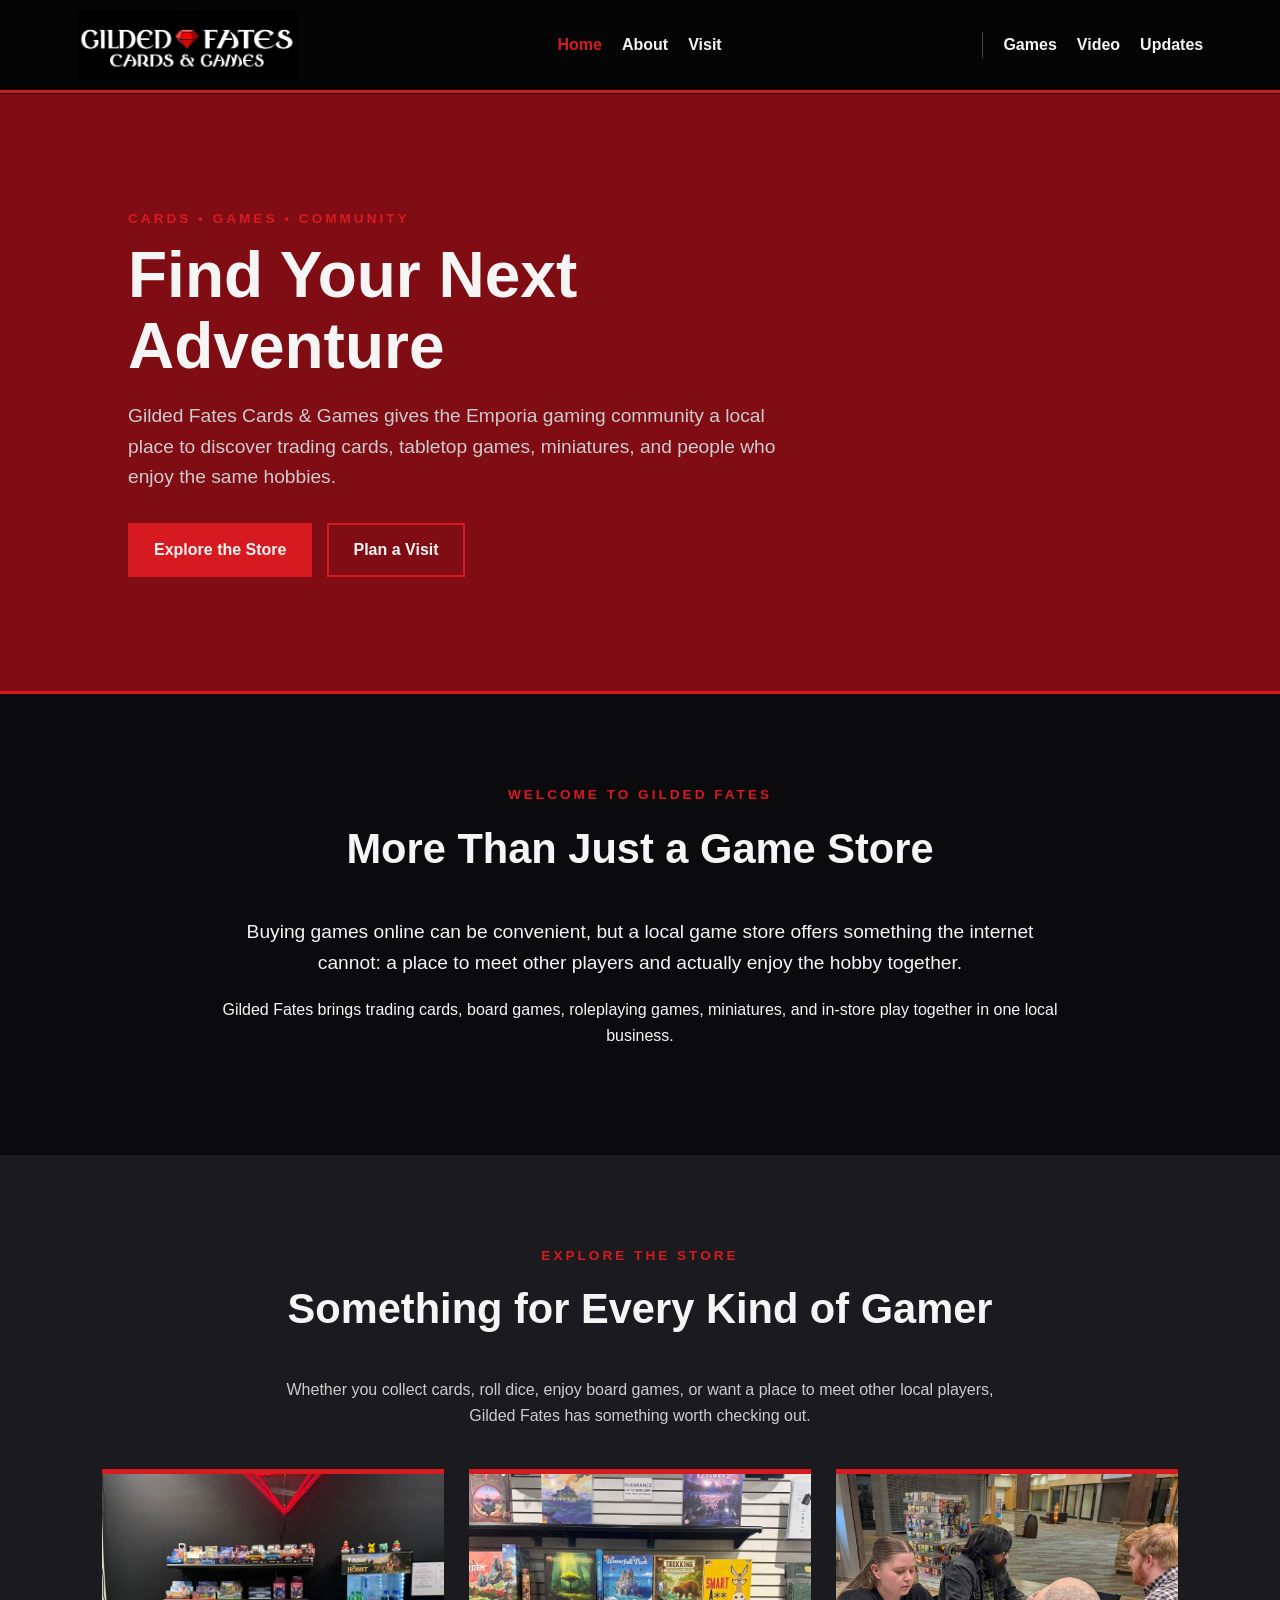
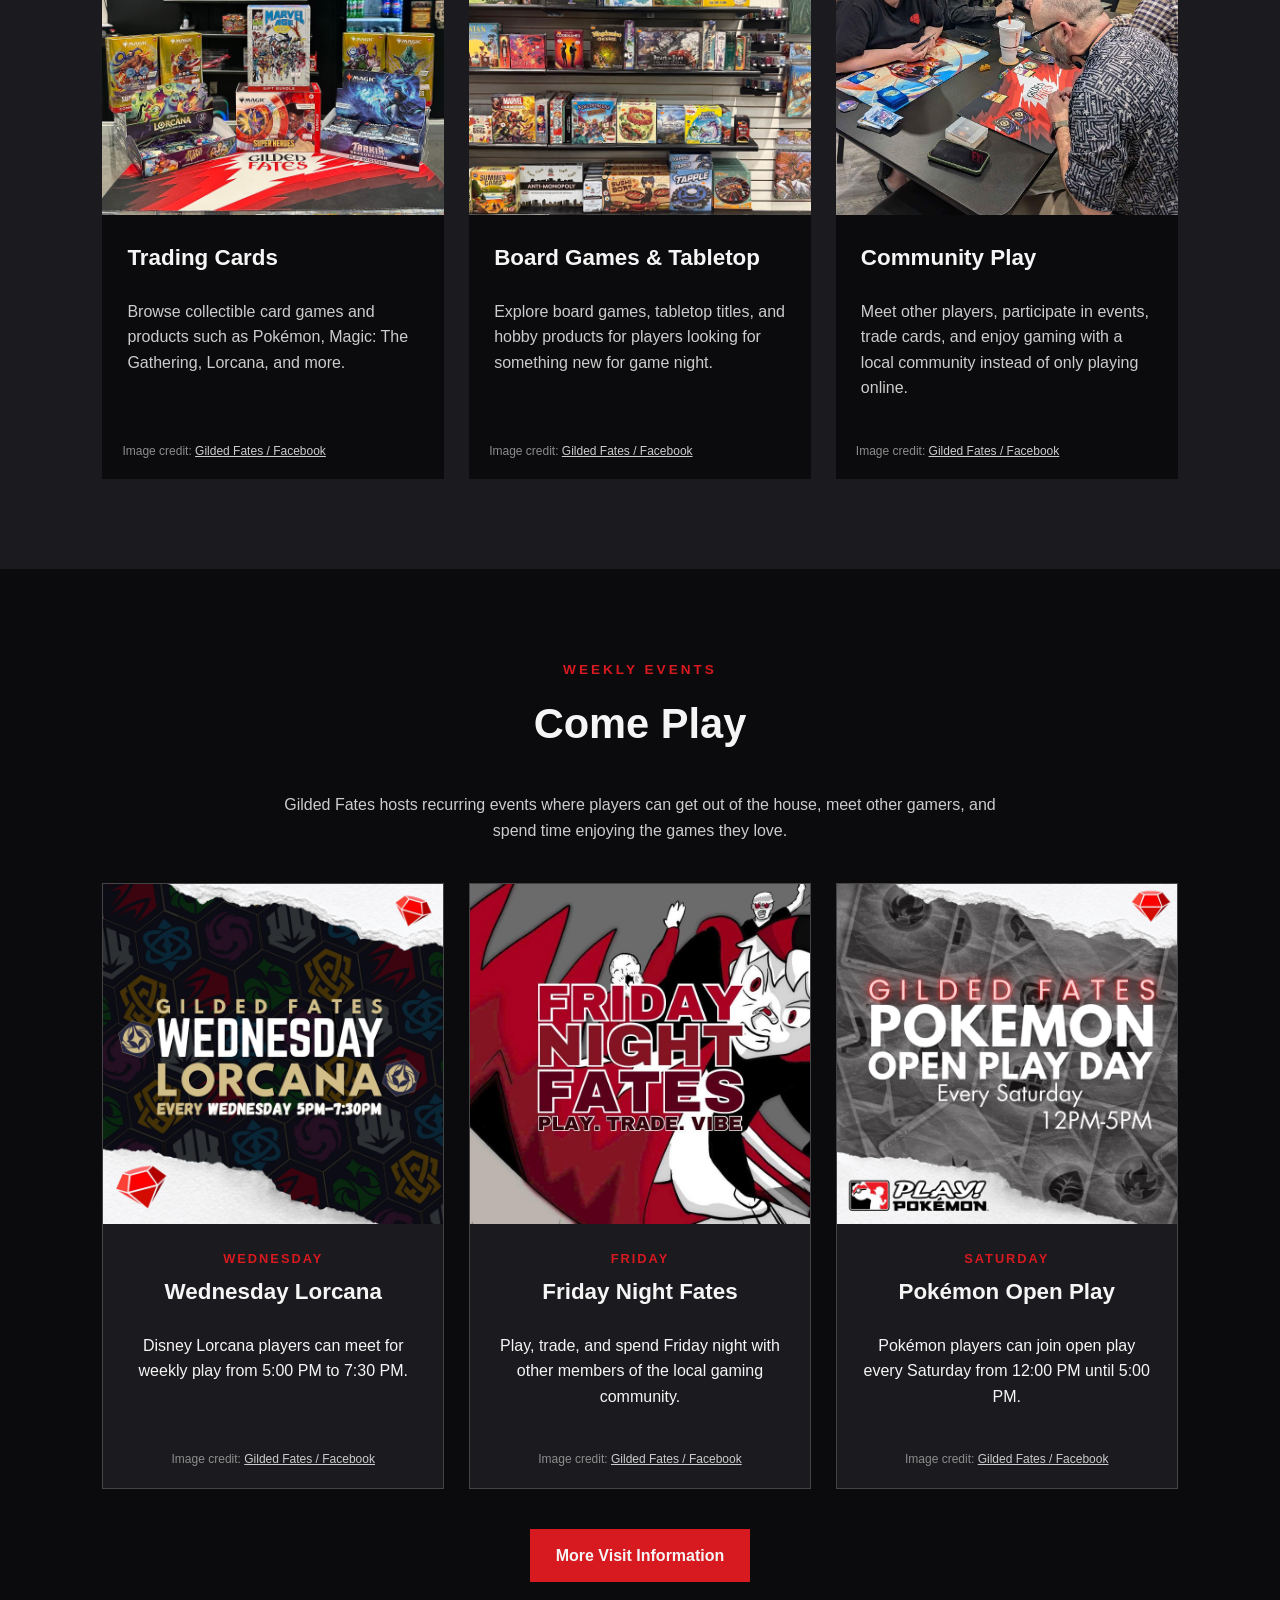
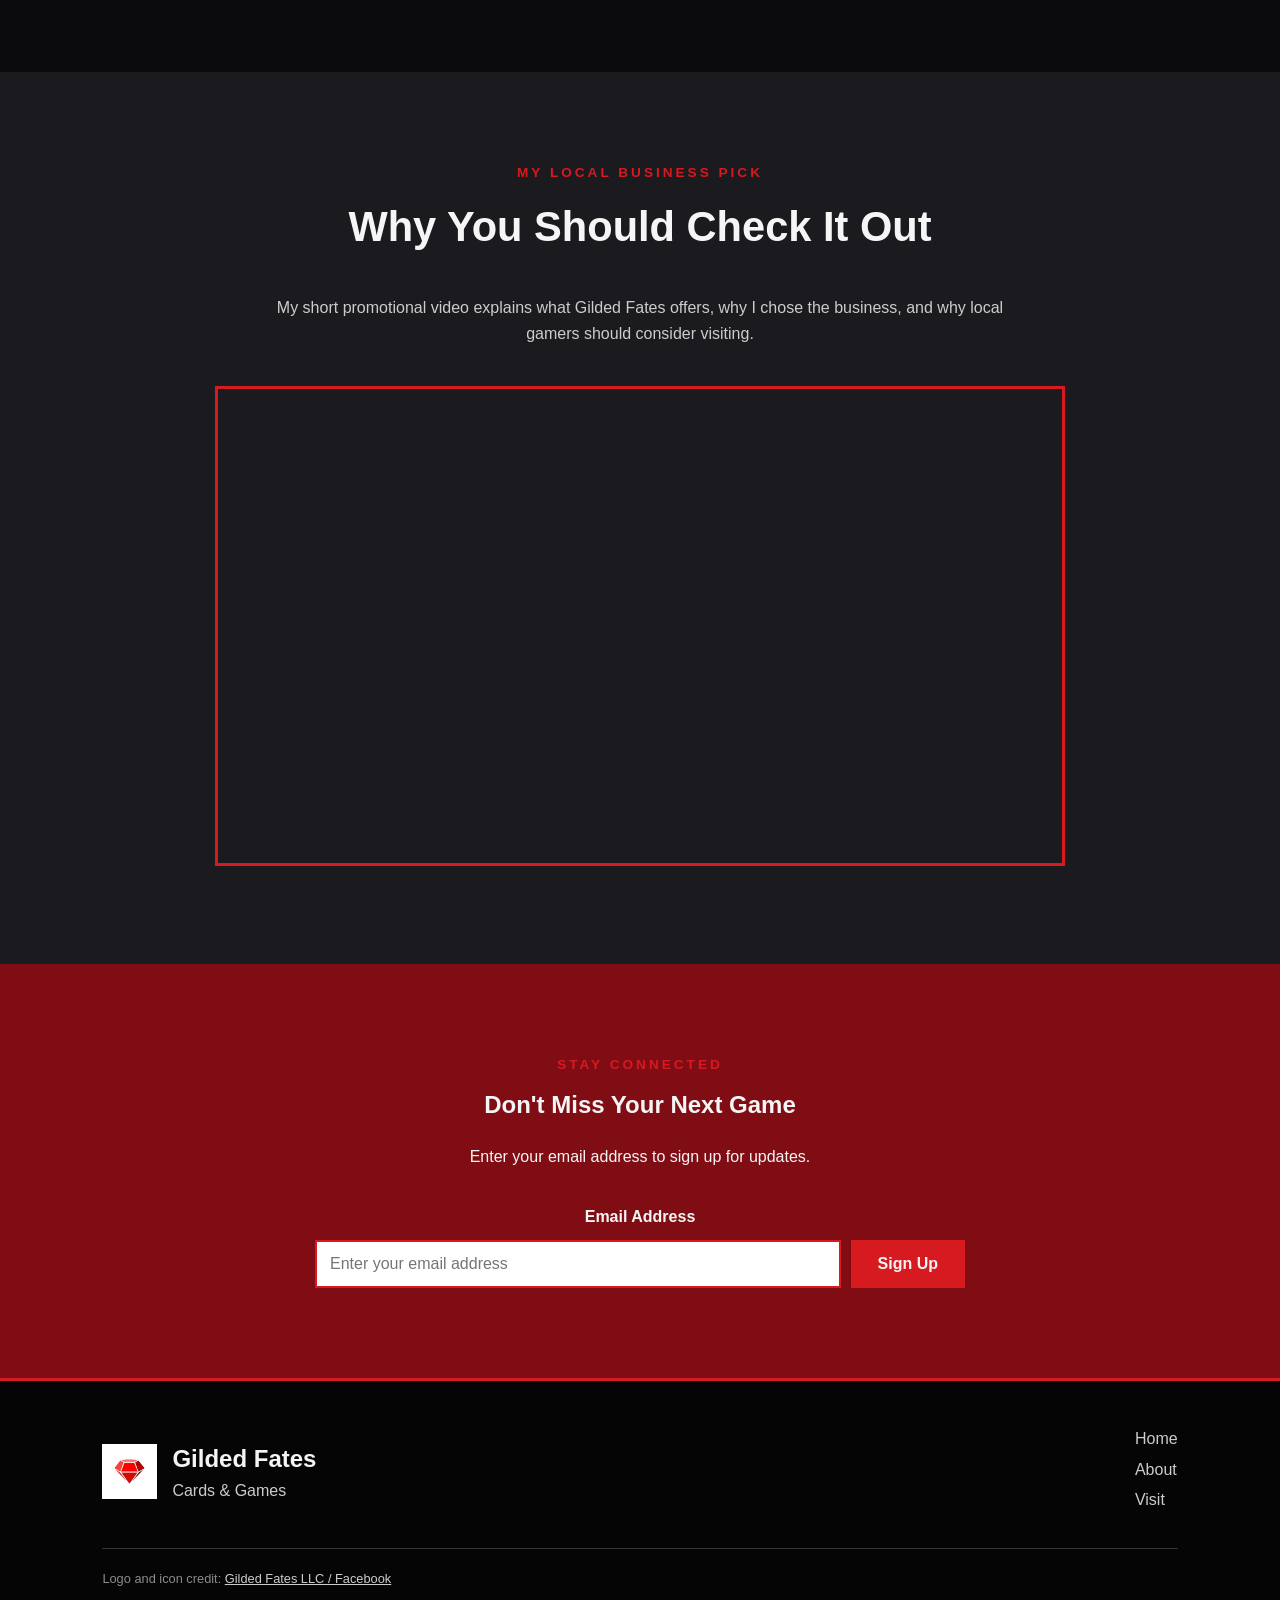
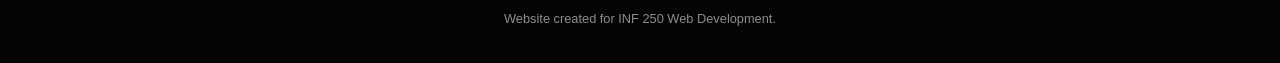
==== commit ef679d56: "Restore original Gilded Fates HTML and CSS from class project files" ====
--- a/project5-product-landing/index.html
+++ b/project5-product-landing/index.html
@@ -3,102 +3,165 @@
 <head>
   <meta charset="UTF-8">
   <meta name="viewport" content="width=device-width, initial-scale=1.0">
-  <meta name="description" content="A student project about Gilded Fates Cards & Games in Emporia, Kansas.">
-  <title>Gilded Fates Cards & Games | Home</title>
+  <title>Gilded Fates Cards & Games</title>
   <link rel="stylesheet" href="styles.css">
+  <link rel="icon" type="image/jpeg" href="images/gilded-fates-icon.jpg">
 </head>
 <body>
-<header id="header">
-  <div class="header-inner">
-    <a class="brand" href="index.html"><img id="header-img" src="images/gilded-fates-logo.jpg" alt="Gilded Fates Cards and Games logo"><span>Gilded Fates <small>Cards &amp; Games</small></span></a>
-    <nav id="nav-bar" aria-label="Main navigation">
-      <a class="page-link selected" href="index.html">Home</a>
-      <a class="page-link " href="about.html">About</a>
-      <a class="page-link " href="visit.html">Visit</a>
-      <a class="nav-link" href="#features">Why Visit</a>
-      <a class="nav-link" href="#games">Games</a>
-      <a class="nav-link" href="#events">Events</a>
+  <header id="header">
+    <nav id="nav-bar" aria-label="Site Navigation">
+      <a href="index.html" class="logo-link">
+        <img id="header-img" src="images/gilded-fates-logo.jpg" alt="Gilded Fates Cards and Games logo">
+      </a>
+      <div class="page-links">
+        <a href="index.html" class="active-page">Home</a>
+        <a href="about.html">About</a>
+        <a href="visit.html">Visit</a>
+      </div>
+      <div class="section-links">
+        <a class="nav-link" href="#games">Games</a>
+        <a class="nav-link" href="#promo">Video</a>
+        <a class="nav-link" href="#updates">Updates</a>
+      </div>
     </nav>
-  </div>
-</header>
-<main>
-  <section class="hero">
-    <div class="content hero-layout">
-      <div class="hero-text">
-        <p class="eyebrow">Emporia, Kansas · Local game store</p>
-        <h1>Find Your Next <span>Adventure</span></h1>
-        <p>Whether you collect trading cards, like board games, or just want somewhere to play with friends, Gilded Fates Cards &amp; Games is a place to check out in Emporia.</p>
-        <a class="button" href="visit.html">Plan a Visit</a>
+  </header>
+
+  <main>
+    <section class="hero">
+      <div class="hero-content">
+        <p class="section-label">CARDS • GAMES • COMMUNITY</p>
+        <h1>Find Your Next Adventure</h1>
+        <p class="hero-text">Gilded Fates Cards & Games gives the Emporia gaming community a local place to discover trading cards, tabletop games, miniatures, and people who enjoy the same hobbies.</p>
+        <div class="hero-buttons">
+          <a href="#games" class="button">Explore the Store</a>
+          <a href="visit.html" class="button outline-button">Plan a Visit</a>
+        </div>
       </div>
-      <img class="hero-image" src="images/store-front.jpg" alt="Outside of Gilded Fates Cards and Games">
-    </div>
-  </section>
-  <section class="section content" id="features">
-    <h2>More Than Just a Game Store</h2>
-    <p>Gilded Fates is a local store for people who enjoy trading card games, tabletop games, and meeting other players. I wanted this website to show what they have and why having a gaming place in town is important.</p>
-    <div class="reason-grid">
-      <article><h3>Games to Explore</h3><p>Take a look at different cards and games, whether you're collecting or trying something new.</p></article>
-      <article><h3>People to Play With</h3><p>Game nights and open play are a chance to meet other people who enjoy the same hobby.</p></article>
-      <article><h3>Something Local</h3><p>Having a gaming store nearby gives the community a place to play rather than having to travel out of town.</p></article>
-    </div>
-  </section>
-  <section class="section light" id="games">
-    <div class="content">
+    </section>
+
+    <section class="intro-section">
+      <p class="section-label">WELCOME TO GILDED FATES</p>
+      <h2>More Than Just a Game Store</h2>
+      <p class="large-text">Buying games online can be convenient, but a local game store offers something the internet cannot: a place to meet other players and actually enjoy the hobby together.</p>
+      <p>Gilded Fates brings trading cards, board games, roleplaying games, miniatures, and in-store play together in one local business.</p>
+    </section>
+
+    <section id="games" class="games-section">
+      <p class="section-label">EXPLORE THE STORE</p>
       <h2>Something for Every Kind of Gamer</h2>
-      <p>From collecting cards to getting a group together for a board game, there is a lot to explore.</p>
-      <div class="photo-grid">
-        <figure><img src="images/trading-cards.jpg" alt="Trading card games and products" loading="lazy"><figcaption>Trading Card Games</figcaption></figure>
-        <figure><img src="images/board-games.jpg" alt="Board games displayed for sale" loading="lazy"><figcaption>Board Games</figcaption></figure>
-        <figure><img src="images/pokemon-open-play.jpg" alt="Players participating in Pokémon open play" loading="lazy"><figcaption>Pokémon Open Play</figcaption></figure>
+      <p class="section-intro">Whether you collect cards, roll dice, enjoy board games, or want a place to meet other local players, Gilded Fates has something worth checking out.</p>
+      <div class="card-container">
+        <article class="info-card">
+          <img src="images/trading-cards.jpg" alt="Trading card products at Gilded Fates" class="card-photo">
+          <div class="card-content">
+            <h3>Trading Cards</h3>
+            <p>Browse collectible card games and products such as Pokémon, Magic: The Gathering, Lorcana, and more.</p>
+          </div>
+          <p class="image-credit">Image credit: <a href="https://www.facebook.com/share/p/1BuQ2ZJvTV/" target="_blank" rel="noopener">Gilded Fates / Facebook</a></p>
+        </article>
+
+        <article class="info-card">
+          <img src="images/board-games.jpg" alt="Board games available at Gilded Fates" class="card-photo">
+          <div class="card-content">
+            <h3>Board Games & Tabletop</h3>
+            <p>Explore board games, tabletop titles, and hobby products for players looking for something new for game night.</p>
+          </div>
+          <p class="image-credit">Image credit: <a href="https://www.facebook.com/share/p/18AKwuLE76/" target="_blank" rel="noopener">Gilded Fates / Facebook</a></p>
+        </article>
+
+        <article class="info-card">
+          <img src="images/community-play.jpg" alt="Players participating in community play at Gilded Fates" class="card-photo">
+          <div class="card-content">
+            <h3>Community Play</h3>
+            <p>Meet other players, participate in events, trade cards, and enjoy gaming with a local community instead of only playing online.</p>
+          </div>
+          <p class="image-credit">Image credit: <a href="https://www.facebook.com/share/1TBDm9NxCw/" target="_blank" rel="noopener">Gilded Fates / Facebook</a></p>
+        </article>
+      </div>
+    </section>
+
+    <section class="events-preview">
+      <p class="section-label">WEEKLY EVENTS</p>
+      <h2>Come Play</h2>
+      <p class="section-intro">Gilded Fates hosts recurring events where players can get out of the house, meet other gamers, and spend time enjoying the games they love.</p>
+      <div class="event-container">
+        <article class="event-card">
+          <img src="images/lorcana-wednesday.jpg" alt="Wednesday Lorcana event at Gilded Fates">
+          <div class="event-text">
+            <p class="event-day">WEDNESDAY</p>
+            <h3>Wednesday Lorcana</h3>
+            <p>Disney Lorcana players can meet for weekly play from 5:00 PM to 7:30 PM.</p>
+          </div>
+          <p class="image-credit">Image credit: <a href="https://www.facebook.com/share/p/1Gqga1eVeE/" target="_blank" rel="noopener">Gilded Fates / Facebook</a></p>
+        </article>
+
+        <article class="event-card">
+          <img src="images/friday-night-fates.jpg" alt="Friday Night Fates event at Gilded Fates">
+          <div class="event-text">
+            <p class="event-day">FRIDAY</p>
+            <h3>Friday Night Fates</h3>
+            <p>Play, trade, and spend Friday night with other members of the local gaming community.</p>
+          </div>
+          <p class="image-credit">Image credit: <a href="https://www.facebook.com/share/p/1FVwboACg2/" target="_blank" rel="noopener">Gilded Fates / Facebook</a></p>
+        </article>
+
+        <article class="event-card">
+          <img src="images/pokemon-open-play.jpg" alt="Pokemon Open Play Day at Gilded Fates">
+          <div class="event-text">
+            <p class="event-day">SATURDAY</p>
+            <h3>Pokémon Open Play</h3>
+            <p>Pokémon players can join open play every Saturday from 12:00 PM until 5:00 PM.</p>
+          </div>
+          <p class="image-credit">Image credit: <a href="https://www.facebook.com/share/19BXXMRxZK/" target="_blank" rel="noopener">Gilded Fates / Facebook</a></p>
+        </article>
+      </div>
+      <a href="visit.html" class="button">More Visit Information</a>
+    </section>
+
+    <section id="promo" class="promo-section">
+      <p class="section-label">MY LOCAL BUSINESS PICK</p>
+      <h2>Why You Should Check It Out</h2>
+      <p class="section-intro">My short promotional video explains what Gilded Fates offers, why I chose the business, and why local gamers should consider visiting.</p>
+      <div class="video-container">
+        <iframe id="video" src="https://www.youtube.com/embed/VIDEO_ID_HERE" title="Gilded Fates Cards and Games promotional video" allow="accelerometer; autoplay; clipboard-write; encrypted-media; gyroscope; picture-in-picture" allowfullscreen></iframe>
+      </div>
+    </section>
+
+    <section id="updates" class="updates-section">
+      <div class="updates-content">
+        <p class="section-label">STAY CONNECTED</p>
+        <h2>Don't Miss Your Next Game</h2>
+        <p>Enter your email address to sign up for updates.</p>
+        <form id="form" action="https://www.freecodecamp.org/email-submit" method="post">
+          <label for="email">Email Address</label>
+          <div class="form-row">
+            <input id="email" name="email" type="email" placeholder="Enter your email address" required>
+            <input id="submit" type="submit" value="Sign Up">
+          </div>
+        </form>
+      </div>
+    </section>
+  </main>
+
+  <footer>
+    <div class="footer-container">
+      <div class="footer-brand">
+        <img src="images/gilded-fates-icon.jpg" alt="Gilded Fates red gem icon" class="footer-icon">
+        <div>
+          <h2>Gilded Fates</h2>
+          <p>Cards & Games</p>
+        </div>
+      </div>
+      <div class="footer-links">
+        <a href="index.html">Home</a>
+        <a href="about.html">About</a>
+        <a href="visit.html">Visit</a>
       </div>
     </div>
-  </section>
-  <section class="section content" id="events">
-    <h2>Come Play</h2>
-    <p>One of the things I like about a local game store is having somewhere to actually play. Events and casual game nights can be a good way to meet people and learn a new game.</p>
-    <div class="photo-grid two">
-      <figure><img src="images/friday-night-fates.jpg" alt="Friday night event at Gilded Fates" loading="lazy"><figcaption>Friday Night Fates</figcaption></figure>
-      <figure><img src="images/lorcana-wednesday.jpg" alt="Lorcana event at the store" loading="lazy"><figcaption>Lorcana Wednesday</figcaption></figure>
+    <div class="image-credits">
+      <p>Logo and icon credit: <a href="https://www.facebook.com/gildedfatesllc/about" target="_blank" rel="noopener">Gilded Fates LLC / Facebook</a></p>
     </div>
-    <p>Event schedules can change. Check with the store before planning around a specific event.</p>
-  </section>
-  <section class="section light">
-    <div class="content side-by-side">
-      <div>
-        <h2>Why You Should Check It Out</h2>
-        <p>It's easy to buy games online, but there's something different about being able to ask questions, see what people are playing, and sit at a table together. That's why I chose Gilded Fates for this project.</p>
-        <p>If you've never tried a trading card game or a tabletop game before, a local store can be a good place to start.</p>
-      </div>
-      <img class="side-image" src="images/community-play.jpg" alt="Players gathered to play games together" loading="lazy">
-    </div>
-  </section>
-  <section class="section content video-section">
-    <h2>Take a Look Inside</h2>
-    <p>I'm adding my promotional video for this class project here. It will show up once the video is recorded and uploaded.</p>
-    <video id="video" src="videos/gilded-fates-promo.mp4" poster="images/store-front.jpg" controls preload="none">Your browser does not support video.</video>
-    <p class="small-note">Video for INF 250 is still being worked on.</p>
-  </section>
-  <section class="section dark-section">
-    <div class="content">
-      <h2>Don't Miss Your Next Game</h2>
-      <p>Interested in seeing the store for yourself? Visit the location page to find the address and other details.</p>
-      <a class="button" href="visit.html">Find the Store</a>
-    </div>
-  </section>
-  <section class="section content" id="contact">
-    <h2>Email Form Practice</h2>
-    <p>This is the form required for the freeCodeCamp landing page project. It is a test form, not a real store mailing list.</p>
-    <form id="form" action="https://www.freecodecamp.com/email-submit">
-      <label for="email">Email</label>
-      <input type="email" id="email" name="email" placeholder="Enter your email" required>
-      <input type="submit" id="submit" value="Submit">
-    </form>
-    <p class="small-note">I still need to fill out the photo credits in <a href="CREDITS.md">CREDITS.md</a>.</p>
-  </section>
-</main>
-<footer>
-  <p>INF 250 Product Landing Page Project — Gilded Fates Cards &amp; Games</p>
-  <p>Student-made website for class. This is not the store's official website. <a href="../">Back to INF 250 projects</a></p>
-</footer>
+    <p class="student-note">Website created for INF 250 Web Development.</p>
+  </footer>
 </body>
-</html>+</html>
--- a/project5-product-landing/styles.css
+++ b/project5-product-landing/styles.css
@@ -1,74 +1,215 @@
-/* Gilded Fates landing page -- black, red, and white with a little gold */
-:root { --black:#171719; --red:#a32930; --red-dark:#7c2027; --gold:#d4ad60; --white:#ffffff; --text:#27272a; --gray:#f0f0f1; }
-* { box-sizing:border-box; }
-html { scroll-behavior:smooth; scroll-padding-top:118px; }
-body { margin:0; padding-top:90px; font-family:Arial, Helvetica, sans-serif; line-height:1.6; color:var(--text); background:white; }
-.content { width:min(1100px,calc(100% - 40px)); margin:auto; }
-#header { position:fixed; top:0; left:0; width:100%; z-index:100; background:var(--black); border-bottom:4px solid var(--red); box-shadow:0 2px 8px #0003; }
-.header-inner { max-width:1160px; min-height:86px; padding:10px 20px; margin:auto; display:flex; justify-content:space-between; align-items:center; gap:20px; }
-.brand { display:flex; align-items:center; gap:12px; font-size:1.18rem; line-height:1.1; font-weight:bold; color:white; text-decoration:none; }
-.brand img { width:59px; height:59px; border-radius:50%; object-fit:contain; background:white; }
-.brand small { display:block; color:var(--gold); font-size:.7rem; font-weight:normal; margin-top:5px; letter-spacing:.09em; }
-#nav-bar { display:flex; align-items:center; gap:16px; flex-wrap:wrap; justify-content:flex-end; }
-#nav-bar a { color:white; font-weight:bold; text-decoration:none; font-size:.88rem; padding:7px 4px; }
-#nav-bar a:hover, #nav-bar a:focus-visible, #nav-bar .selected { color:var(--gold); text-decoration:underline; text-underline-offset:6px; }
-#nav-bar .nav-link { font-weight:normal; color:#e0dde0; }
-.hero { background:var(--black); color:#fff; border-bottom:5px solid var(--red); padding:40px 0; }
-.hero-layout { display:grid; grid-template-columns:1fr 1fr; gap:34px; align-items:center; }
-.hero h1, .page-heading h1 { font-size:clamp(2.3rem,5vw,4rem); line-height:1.08; margin:10px 0 20px; }
-.hero h1 span { color:var(--gold); }
-.hero-text p { max-width:550px; }
-.eyebrow { text-transform:uppercase; color:var(--gold); letter-spacing:.13em; font-size:.8rem; font-weight:bold; }
-.hero-image { width:100%; height:350px; object-fit:cover; border:3px solid var(--gold); }
-.section { padding:56px 0; scroll-margin-top:115px; }
-.section h2 { font-size:clamp(1.65rem,3vw,2.25rem); line-height:1.2; margin:0 0 16px; color:var(--red-dark); }
-.section h3 { margin:0 0 8px; }
-.section p { margin:0 0 18px; }
-.light { background:var(--gray); }
-.dark-section { color:white; background:var(--black); border-top:4px solid var(--red); text-align:center; }
-.dark-section h2 { color:white; }
-.button { display:inline-block; text-decoration:none; font-weight:bold; background:var(--red); color:white; padding:12px 22px; border-radius:3px; }
-.button:hover,.button:focus-visible { background:var(--red-dark); }
-.reason-grid { display:flex; gap:18px; margin-top:30px; }
-.reason-grid article { flex:1; background:#f8f8f8; border-left:4px solid var(--red); padding:20px; }
-.photo-grid { display:grid; grid-template-columns:repeat(3,minmax(0,1fr)); gap:19px; margin-top:27px; }
-.photo-grid.two { grid-template-columns:repeat(2,minmax(0,1fr)); }
-.photo-grid figure { margin:0; background:white; border:1px solid #d3d3d3; box-shadow:0 3px 10px #0001; }
-.photo-grid img { display:block; width:100%; height:260px; object-fit:cover; }
-.photo-grid figcaption { font-size:1.07rem; font-weight:bold; text-align:center; padding:11px; color:var(--red-dark); }
-.side-by-side { display:grid; grid-template-columns:1fr 1fr; gap:32px; align-items:center; }
-.side-image { display:block; width:100%; height:340px; object-fit:cover; border:3px solid #dedede; }
-.video-section { text-align:center; }
-#video { display:block; width:min(100%,760px); min-height:220px; aspect-ratio:16/9; margin:25px auto 0; background:black; }
-#form { display:flex; align-items:center; flex-wrap:wrap; gap:10px; padding-top:10px; }
-#form input { font:inherit; padding:10px 12px; }
-#email { min-width:min(100%,280px); flex:1; border:1px solid #a5a5a5; }
-#submit { border:0; cursor:pointer; background:var(--red); color:white; font-weight:bold; }
-.small-note { font-size:.86rem; color:#5c5c5c; }
-.page-heading { background:var(--black); color:white; padding:45px 0; border-bottom:4px solid var(--red); }
-.page-heading p { font-size:1.1rem; }
-address { font-style:normal; font-weight:bold; font-size:1.15rem; }
-.hours { border-left:4px solid var(--red); padding:8px 20px; background:white; max-width:520px; }
-footer { text-align:center; padding:30px 18px; font-size:.88rem; color:#ddd; background:var(--black); }
-footer p { margin:7px; }
-footer a { color:#f3d3a3; }
-@media (max-width:920px) {
-  body { padding-top:150px; }
-  html { scroll-padding-top:160px; }
-  .header-inner { flex-direction:column; align-items:center; gap:9px; }
-  #nav-bar { justify-content:center; gap:8px 18px; }
-  .hero-layout,.side-by-side { grid-template-columns:1fr; }
-  .hero-image { height:330px; }
-}
-@media (max-width:600px) {
-  body { padding-top:178px; }
-  .header-inner { padding:8px; }
-  .brand img { width:44px;height:44px; }
-  #nav-bar { gap:2px 12px; }
-  #nav-bar a { font-size:.78rem; padding:4px 2px; }
-  .section { padding:34px 0; }
-  .reason-grid { flex-direction:column; }
-  .photo-grid,.photo-grid.two { grid-template-columns:1fr; }
-  .photo-grid img { height:230px; }
-  .hero-image,.side-image { height:250px; }
-}
+/* ========================================
+   COLORS
+   ======================================== */
+:root {
+  --black: #0b0b0d;
+  --deep-black: #050506;
+  --charcoal: #1b1b1f;
+  --red: #d71920;
+  --dark-red: #810d14;
+  --light-red: #ef3340;
+  --gold: #b89a4a;
+  --white: #f5f5f5;
+  --gray: #cccccc;
+  --dark-gray: #8c8c8c;
+}
+
+* { box-sizing: border-box; }
+html { scroll-behavior: smooth; }
+body {
+  margin: 0;
+  padding-top: 94px;
+  background-color: var(--black);
+  color: var(--white);
+  font-family: Arial, Helvetica, sans-serif;
+  line-height: 1.6;
+}
+h1, h2, h3, p { margin-top: 0; }
+a { color: var(--red); }
+a:focus, input:focus { outline: 3px solid var(--gold); outline-offset: 3px; }
+
+#nav-bar, .subpage-nav {
+  position: fixed;
+  top: 0;
+  left: 0;
+  width: 100%;
+  display: flex;
+  justify-content: space-between;
+  align-items: center;
+  gap: 25px;
+  padding: 10px 6%;
+  background-color: var(--deep-black);
+  border-bottom: 3px solid var(--red);
+  z-index: 100;
+}
+#header-img, .site-logo {
+  display: block;
+  width: 220px;
+  height: 70px;
+  max-width: 100%;
+  object-fit: cover;
+  object-position: center;
+}
+.logo-link { display: block; }
+.page-links, .section-links { display: flex; align-items: center; gap: 20px; }
+#nav-bar a, .subpage-nav a { color: var(--white); text-decoration: none; font-weight: bold; }
+#nav-bar a:hover, .subpage-nav a:hover, #nav-bar .active-page, .subpage-nav .active-page { color: var(--red); }
+.section-links { padding-left: 20px; border-left: 1px solid #444444; }
+
+.section-label {
+  margin-bottom: 10px;
+  color: var(--red);
+  font-size: 0.85rem;
+  font-weight: bold;
+  letter-spacing: 3px;
+}
+
+.hero {
+  min-height: 600px;
+  display: flex;
+  align-items: center;
+  padding: 80px 10%;
+  background-color: var(--dark-red);
+  border-bottom: 3px solid var(--red);
+}
+.hero-content { max-width: 750px; }
+.hero h1 { margin-bottom: 20px; font-size: 4rem; line-height: 1.1; }
+.hero-text { max-width: 650px; color: var(--gray); font-size: 1.2rem; }
+.hero-buttons { display: flex; gap: 15px; margin-top: 30px; }
+
+.button {
+  display: inline-block;
+  padding: 12px 24px;
+  background-color: var(--red);
+  color: var(--white);
+  border: 2px solid var(--red);
+  text-decoration: none;
+  font-weight: bold;
+}
+.button:hover { background-color: var(--light-red); color: var(--white); }
+.outline-button { background-color: transparent; color: var(--white); }
+.outline-button:hover { background-color: var(--red); }
+.text-link { font-weight: bold; text-decoration: none; }
+.text-link:hover { color: var(--light-red); }
+
+.intro-section { max-width: 900px; margin: auto; padding: 90px 30px; text-align: center; }
+.intro-section h2 { font-size: 2.6rem; }
+.large-text { font-size: 1.2rem; }
+
+.games-section { padding: 90px 8%; background-color: var(--charcoal); text-align: center; }
+.games-section h2, .events-preview h2, .promo-section h2, .visit-events h2 { font-size: 2.6rem; }
+.section-intro { max-width: 750px; margin: 0 auto 30px; color: var(--gray); }
+.card-container { display: flex; justify-content: center; align-items: stretch; gap: 25px; margin-top: 40px; }
+.info-card {
+  flex: 1;
+  max-width: 350px;
+  display: flex;
+  flex-direction: column;
+  background-color: var(--black);
+  border-top: 5px solid var(--red);
+  overflow: hidden;
+  text-align: left;
+}
+.card-photo { display: block; width: 100%; aspect-ratio: 1 / 1; object-fit: cover; }
+.card-content { flex: 1; padding: 25px; }
+.card-content h3 { font-size: 1.4rem; }
+.card-content p { color: var(--gray); }
+
+.events-preview, .visit-events { padding: 90px 8%; text-align: center; }
+.event-container { display: flex; justify-content: center; align-items: stretch; gap: 25px; margin: 40px 0; }
+.event-card {
+  flex: 1;
+  max-width: 360px;
+  display: flex;
+  flex-direction: column;
+  background-color: var(--charcoal);
+  border: 1px solid #444444;
+  overflow: hidden;
+}
+.event-card img { display: block; width: 100%; aspect-ratio: 1 / 1; object-fit: cover; }
+.event-text { flex: 1; padding: 25px; }
+.event-day { margin-bottom: 5px; color: var(--red); font-size: 0.8rem; font-weight: bold; letter-spacing: 2px; }
+.event-card h3 { font-size: 1.4rem; }
+.image-credit { margin: 0; padding: 0 20px 18px; color: var(--dark-gray); font-size: 0.75rem; }
+.image-credit a { color: var(--gray); }
+.image-credit a:hover { color: var(--red); }
+
+.promo-section { padding: 90px 8%; background-color: var(--charcoal); text-align: center; }
+.video-container { width: 100%; max-width: 850px; margin: 40px auto 0; }
+#video { width: 100%; height: 480px; border: 3px solid var(--red); }
+
+.updates-section { padding: 90px 10%; background-color: var(--dark-red); text-align: center; }
+.updates-content { max-width: 700px; margin: auto; }
+#form { max-width: 650px; margin: 35px auto 0; }
+#form label { display: block; margin-bottom: 10px; font-weight: bold; }
+.form-row { display: flex; justify-content: center; gap: 10px; }
+#email { flex: 1; padding: 13px; border: 2px solid var(--red); font-size: 1rem; }
+#submit { padding: 13px 25px; background-color: var(--red); color: var(--white); border: 2px solid var(--red); font-size: 1rem; font-weight: bold; cursor: pointer; }
+#submit:hover { background-color: var(--light-red); }
+
+.page-hero { padding: 100px 10%; background-color: var(--dark-red); text-align: center; }
+.page-hero h1 { margin-bottom: 15px; font-size: 3.5rem; }
+.page-hero p:last-child { color: var(--gray); font-size: 1.15rem; }
+
+.about-section { max-width: 900px; margin: auto; padding: 90px 30px; }
+.about-block h2, .personal-card h2, .who-section h2 { font-size: 2.3rem; }
+.personal-section { padding: 90px 8%; background-color: var(--charcoal); }
+.personal-container { display: flex; gap: 40px; max-width: 1100px; margin: auto; }
+.personal-card { flex: 1; padding: 35px; background-color: var(--black); border-top: 4px solid var(--red); }
+.who-section { max-width: 900px; margin: auto; padding: 90px 30px; text-align: center; }
+
+.visit-info { padding: 90px 8%; background-color: var(--charcoal); }
+.visit-container { display: flex; gap: 40px; max-width: 1100px; margin: auto; }
+.visit-card { flex: 1; padding: 35px; background-color: var(--black); border-top: 4px solid var(--red); }
+.visit-card h2 { font-size: 2rem; }
+address { margin-bottom: 20px; font-style: normal; font-size: 1.1rem; }
+.visit-photo { display: block; width: 100%; margin: 20px 0 10px; border: 1px solid #444444; }
+.hours-table { width: 100%; border-collapse: collapse; }
+.hours-table th, .hours-table td { padding: 8px; border-bottom: 1px solid #444444; }
+.hours-table th { text-align: left; }
+.hours-table td { text-align: right; color: var(--gray); }
+.small-note { margin-top: 20px; color: var(--dark-gray); font-size: 0.85rem; }
+.facebook-section { max-width: 800px; margin: auto; padding: 90px 30px; text-align: center; }
+
+footer { padding: 45px 8% 20px; background-color: var(--deep-black); border-top: 3px solid var(--red); }
+.footer-container { display: flex; justify-content: space-between; align-items: center; gap: 30px; max-width: 1100px; margin: auto; }
+.footer-brand { display: flex; align-items: center; gap: 15px; }
+.footer-icon { width: 55px; height: 55px; object-fit: cover; }
+.footer-brand h2 { margin-bottom: 0; }
+.footer-brand p { margin-bottom: 0; color: var(--gray); }
+.footer-links a { display: block; margin-bottom: 5px; color: var(--gray); text-decoration: none; }
+.footer-links a:hover { color: var(--red); }
+.image-credits { max-width: 1100px; margin: 30px auto 0; padding-top: 20px; border-top: 1px solid #333333; color: var(--dark-gray); font-size: 0.8rem; }
+.image-credits a { color: var(--gray); }
+.image-credits a:hover { color: var(--red); }
+.student-note { margin-top: 20px; color: var(--dark-gray); text-align: center; font-size: 0.8rem; }
+
+@media (max-width: 980px) {
+  body { padding-top: 155px; }
+  #nav-bar, .subpage-nav { flex-wrap: wrap; justify-content: center; }
+  .logo-link { width: 100%; }
+  #header-img, .site-logo { width: 200px; height: 65px; margin: auto; }
+  .section-links { padding-left: 0; border-left: none; }
+  .card-container, .event-container { flex-wrap: wrap; }
+  .info-card, .event-card { min-width: 280px; }
+  .personal-container, .visit-container { flex-direction: column; }
+}
+
+@media (max-width: 650px) {
+  body { padding-top: 205px; }
+  #nav-bar, .subpage-nav { flex-direction: column; gap: 10px; }
+  #header-img, .site-logo { width: 180px; height: 60px; }
+  .page-links, .section-links { justify-content: center; flex-wrap: wrap; gap: 12px; }
+  .hero { min-height: 500px; padding: 60px 8%; text-align: center; }
+  .hero h1 { font-size: 2.6rem; }
+  .hero-buttons { flex-direction: column; }
+  .card-container, .event-container { flex-direction: column; align-items: center; }
+  .info-card, .event-card { width: 100%; min-width: 0; }
+  .page-hero { padding: 70px 8%; }
+  .page-hero h1 { font-size: 2.5rem; }
+  .form-row { flex-direction: column; }
+  #submit { width: 100%; }
+  #video { height: 240px; }
+  .footer-container { flex-direction: column; text-align: center; }
+  .footer-brand { justify-content: center; }
+}
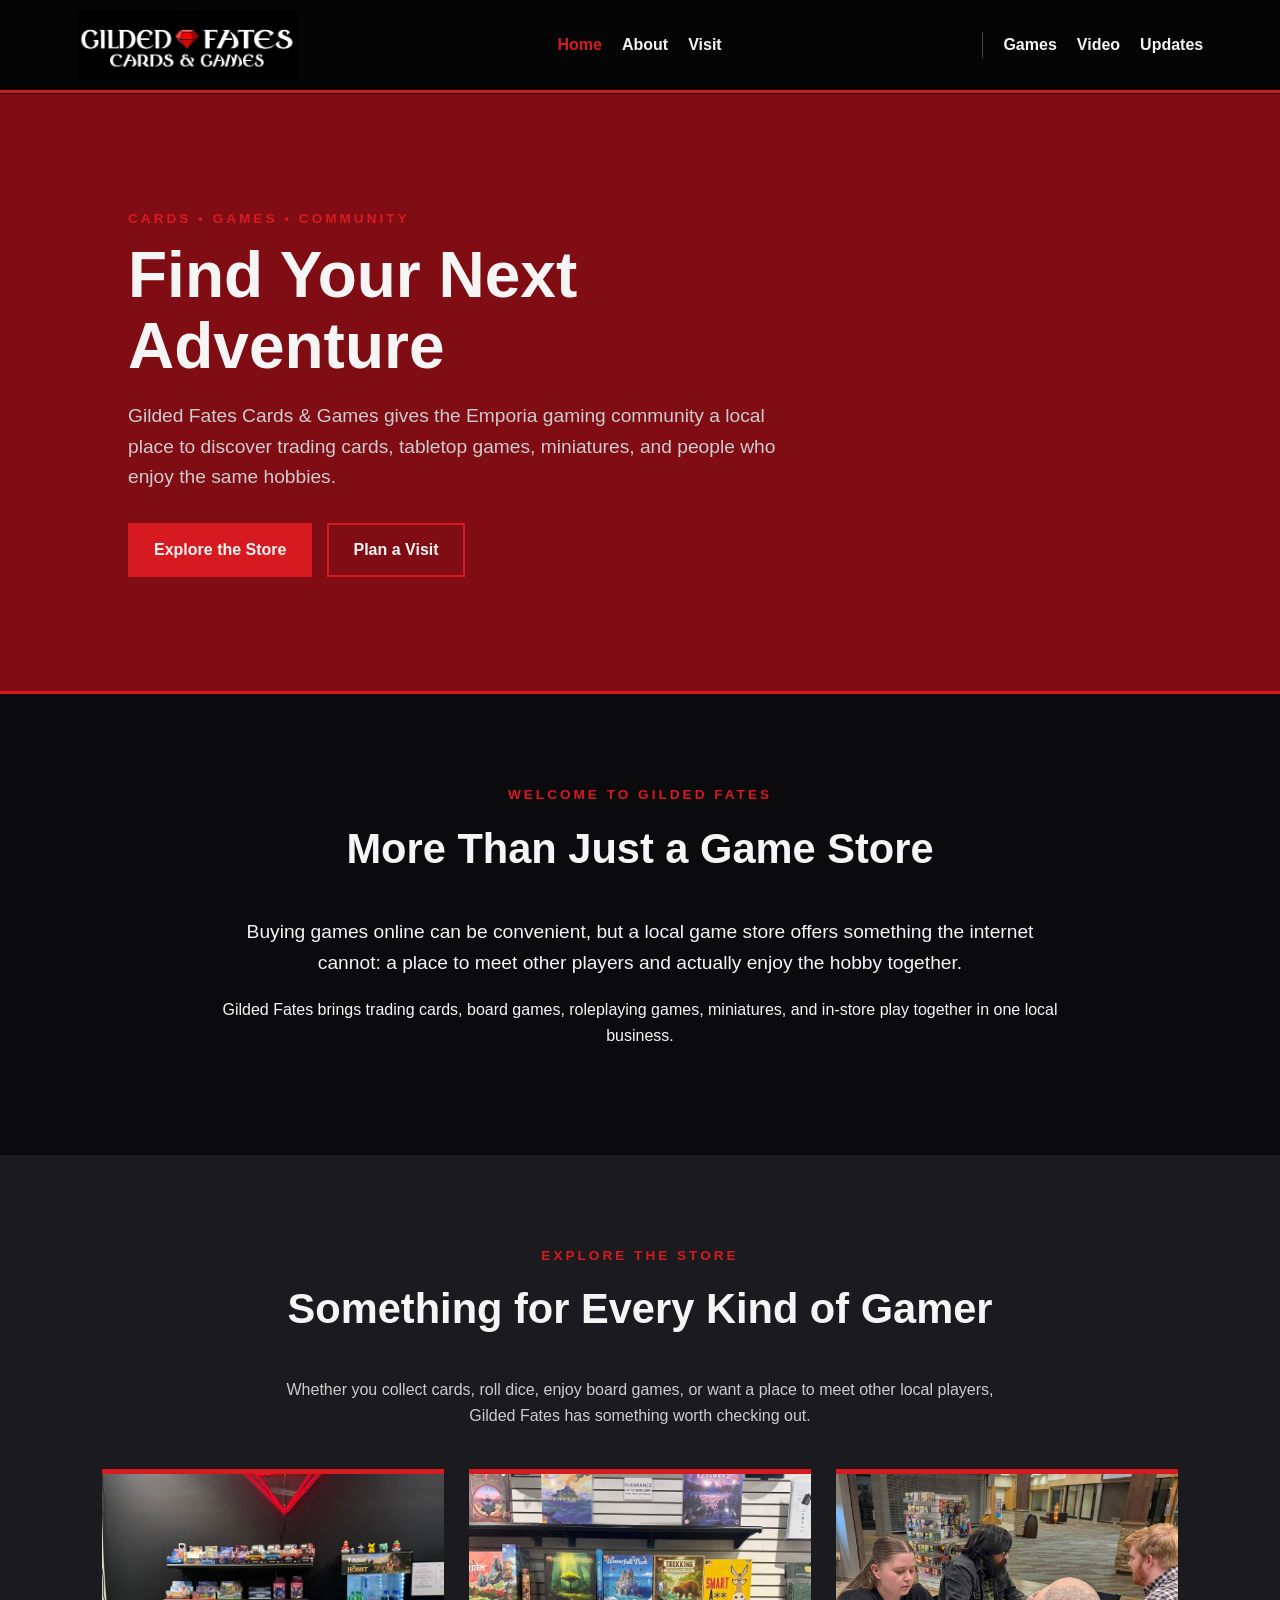
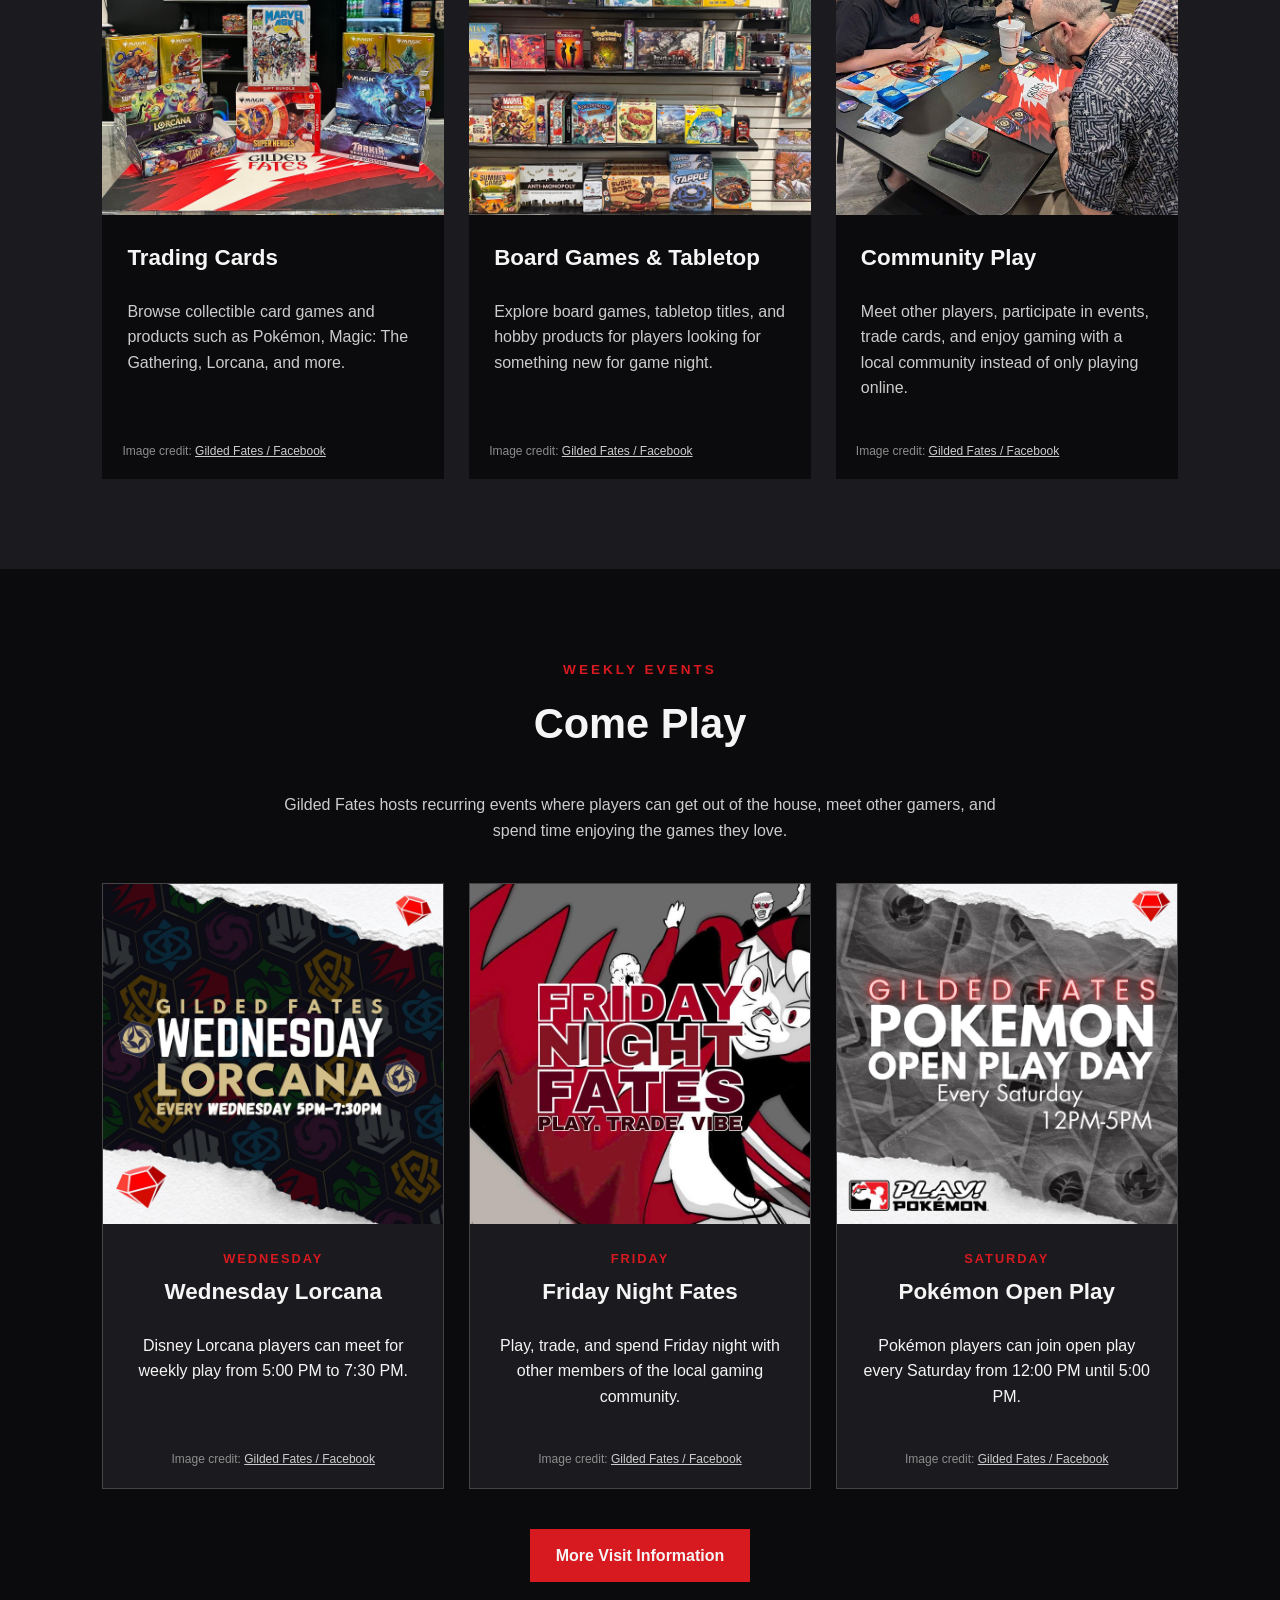
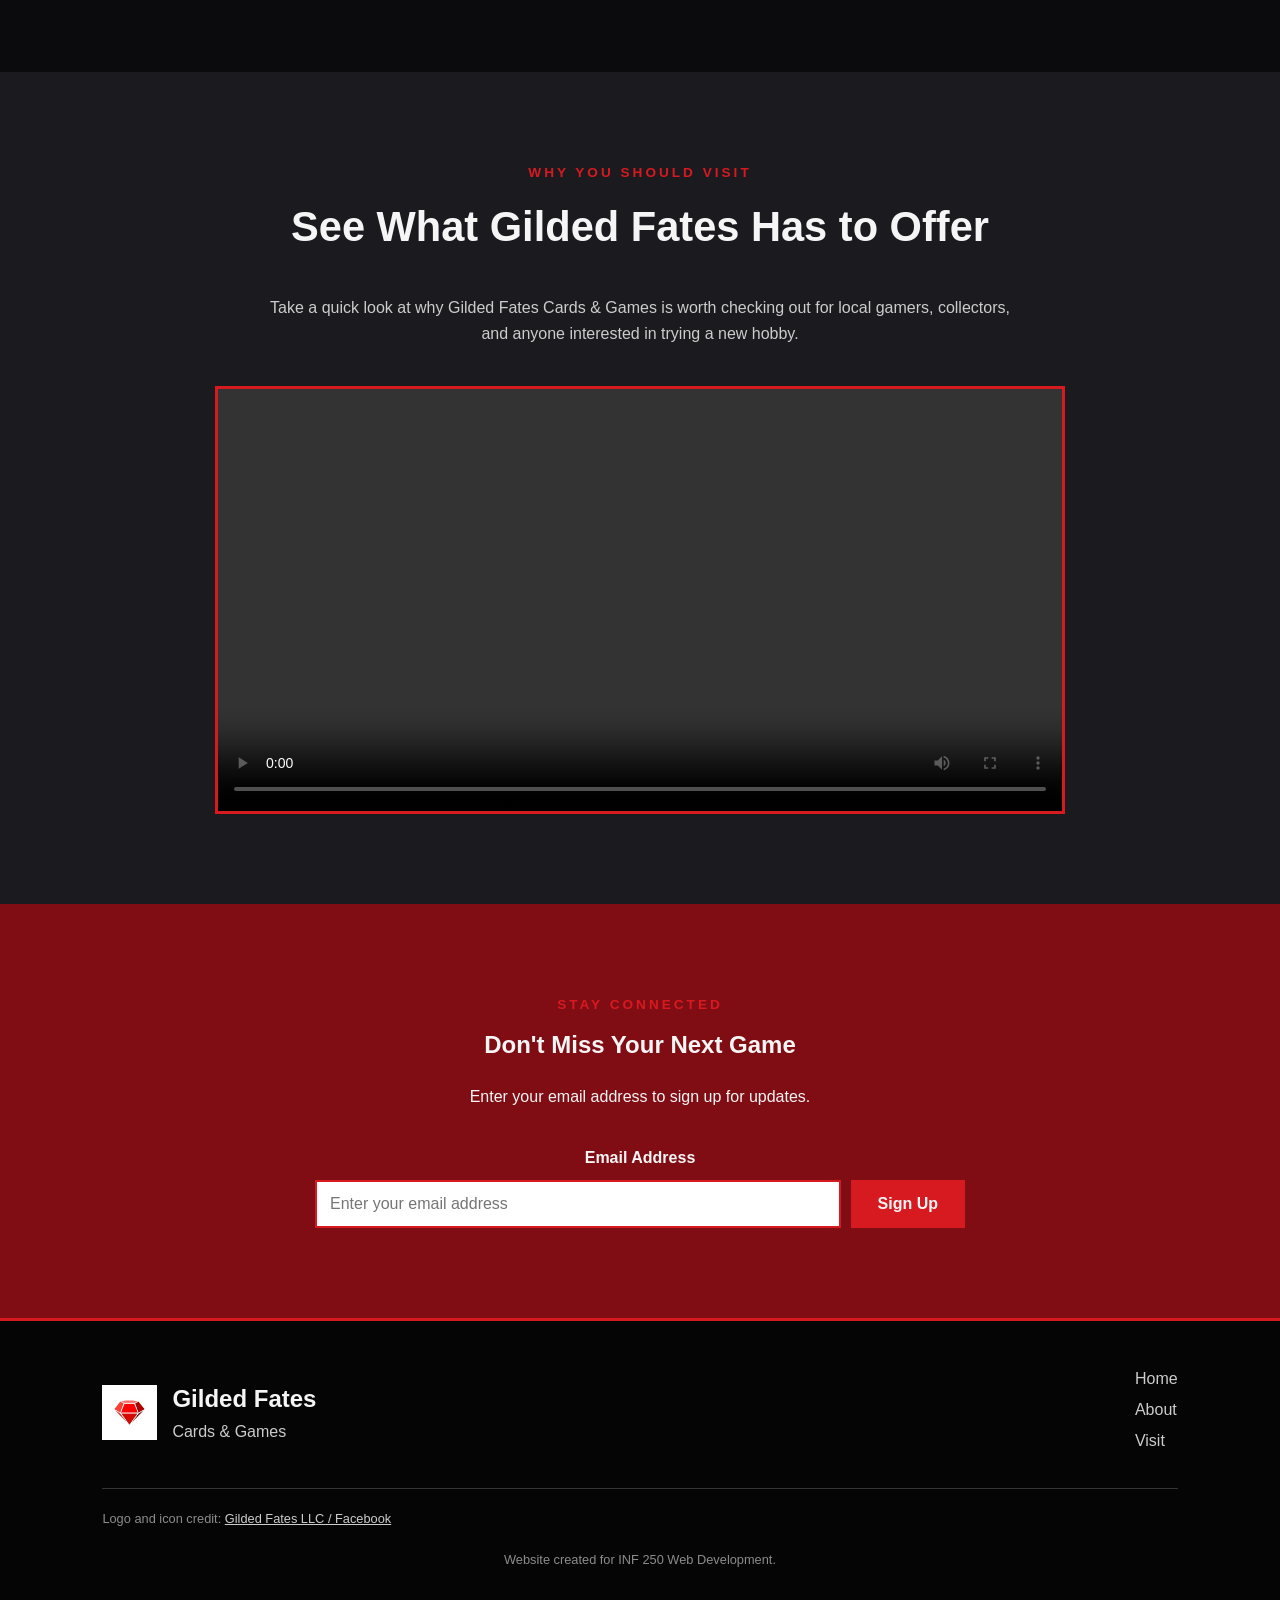
==== commit 9e90e505: "Update index.html" ====
--- a/project5-product-landing/index.html
+++ b/project5-product-landing/index.html
@@ -119,11 +119,18 @@
     </section>
 
     <section id="promo" class="promo-section">
-      <p class="section-label">MY LOCAL BUSINESS PICK</p>
-      <h2>Why You Should Check It Out</h2>
-      <p class="section-intro">My short promotional video explains what Gilded Fates offers, why I chose the business, and why local gamers should consider visiting.</p>
+      <p class="section-label">WHY YOU SHOULD VISIT</p>
+      <h2>See What Gilded Fates Has to Offer</h2>
+      <p class="section-intro">Take a quick look at why Gilded Fates Cards &amp; Games is worth checking out for local gamers, collectors, and anyone interested in trying a new hobby.</p>
       <div class="video-container">
-        <iframe id="video" src="https://www.youtube.com/embed/VIDEO_ID_HERE" title="Gilded Fates Cards and Games promotional video" allow="accelerometer; autoplay; clipboard-write; encrypted-media; gyroscope; picture-in-picture" allowfullscreen></iframe>
+        <video
+          id="video"
+          src="videos/gilded-fates-promo.mp4"
+          controls
+          playsinline
+          preload="metadata">
+          Your browser does not support the video element.
+        </video>
       </div>
     </section>
 
--- a/project5-product-landing/styles.css
+++ b/project5-product-landing/styles.css
@@ -136,7 +136,7 @@
 
 .promo-section { padding: 90px 8%; background-color: var(--charcoal); text-align: center; }
 .video-container { width: 100%; max-width: 850px; margin: 40px auto 0; }
-#video { width: 100%; height: 480px; border: 3px solid var(--red); }
+#video { display: block; width: 100%; height: auto; border: 3px solid var(--red); }
 
 .updates-section { padding: 90px 10%; background-color: var(--dark-red); text-align: center; }
 .updates-content { max-width: 700px; margin: auto; }
@@ -209,7 +209,6 @@
   .page-hero h1 { font-size: 2.5rem; }
   .form-row { flex-direction: column; }
   #submit { width: 100%; }
-  #video { height: 240px; }
   .footer-container { flex-direction: column; text-align: center; }
   .footer-brand { justify-content: center; }
 }
